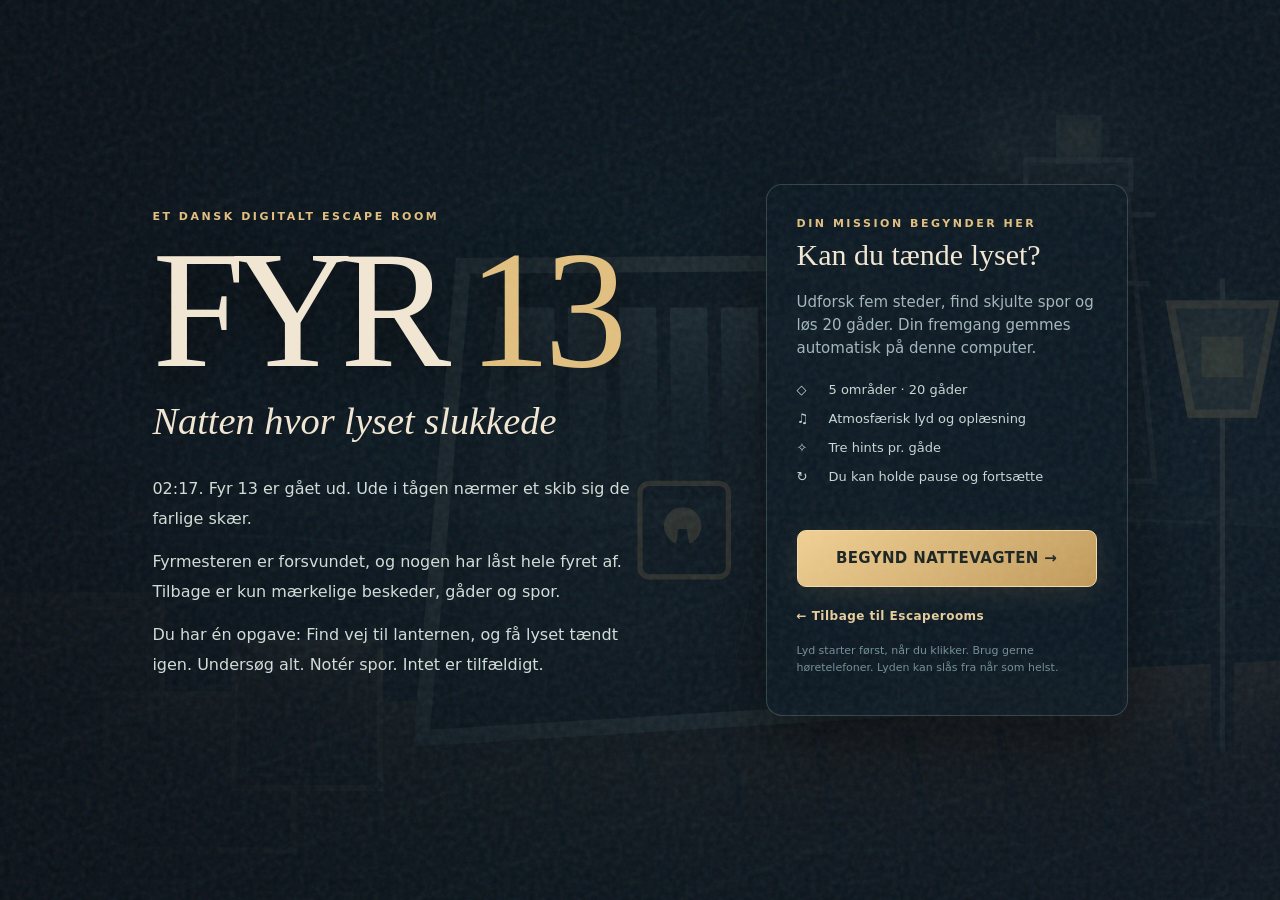
==== games/fyr13/index.html @ 33424d06 "Add files via upload" ====
<!doctype html>
<html lang="da">
<head>
  <meta charset="utf-8">
  <meta name="viewport" content="width=device-width,initial-scale=1">
  <meta name="theme-color" content="#071018">
  <meta name="description" content="FYR 13 – et originalt dansk escape room med 20 gåder, lyd, hints og fem områder. ">
  <title>FYR 13 · Natten hvor lyset slukkede</title>
  <link rel="stylesheet" href="styles.css">
</head>
<body>
<div class="waves" aria-hidden="true"></div><div class="grain" aria-hidden="true"></div>
<div id="app"><noscript>Spillet kræver, at JavaScript er aktiveret.</noscript></div>
<script src="game-data.js"></script>
<script src="game.js"></script>
</body>
</html>
---- games/fyr13/styles.css ----
:root{color-scheme:dark;--bg:#071018;--panel:#0d1b24;--surface:#11242c;--surface2:#172c34;--edge:#2e4950;--edge2:#456168;--cream:#f0e5d1;--muted:#a1b4b7;--faint:#718c90;--gold:#dfbd7c;--gold2:#f6d7a0;--sea:#7dc0b7;--danger:#f08b7e;--good:#91d4bb;--font:system-ui,-apple-system,BlinkMacSystemFont,"Segoe UI",sans-serif;--serif:Georgia,"Times New Roman",serif}
*{box-sizing:border-box}html{min-width:320px;scroll-behavior:smooth}body{margin:0;background:radial-gradient(ellipse at 50% -15%,#22353a 0%,#071018 57%,#03090f 100%);color:var(--cream);font:15px/1.55 var(--font);min-height:100vh}button,input,select{font:inherit}button{cursor:pointer}button:disabled{cursor:not-allowed;opacity:.4}button:focus-visible,input:focus-visible,select:focus-visible{outline:3px solid var(--sea);outline-offset:3px}::selection{background:#3c807b;color:#fff}.hide{display:none!important}
.waves{pointer-events:none;position:fixed;inset:0;z-index:-1;background:radial-gradient(circle at 15% 20%,rgba(82,144,148,.09),transparent 28%),radial-gradient(circle at 80% 75%,rgba(192,135,63,.05),transparent 25%)}
.grain{pointer-events:none;position:fixed;inset:0;z-index:70;opacity:.13;background-image:url('data:image/svg+xml,%3Csvg viewBox="0 0 180 180" xmlns="http://www.w3.org/2000/svg"%3E%3Cfilter id="n"%3E%3CfeTurbulence type="fractalNoise" baseFrequency=".8" numOctaves="3" seed="4"/%3E%3C/filter%3E%3Crect width="100%25" height="100%25" filter="url(%23n)" opacity=".7"/%3E%3C/svg%3E');mix-blend-mode:screen}
#app{min-height:100vh}.brand{font-size:13px;font-weight:900;letter-spacing:.36em;color:var(--gold);text-transform:uppercase}.brand strong{font-size:26px;letter-spacing:.06em;color:#fff6e7;margin-left:8px}.strap{font:700 11px/1.5 var(--font);letter-spacing:.25em;color:var(--muted);text-transform:uppercase}.eyebrow{font-size:11px;letter-spacing:.23em;text-transform:uppercase;color:var(--gold);font-weight:800}.mono{font:700 12px ui-monospace,SFMono-Regular,Consolas,monospace;letter-spacing:.08em}.btn{display:inline-flex;align-items:center;justify-content:center;gap:9px;border:1px solid var(--edge2);border-radius:9px;padding:12px 16px;font-weight:800;letter-spacing:.025em;transition:transform .2s,background .2s,border-color .2s;white-space:normal;text-align:center;background:#182e34;color:var(--cream);min-height:43px}.btn:hover:not(:disabled){transform:translateY(-1px);border-color:#96b6ae;background:#244049}.btn-primary{color:#18201e;border-color:#f3d7a5;background:linear-gradient(145deg,#efce91,#be9757);box-shadow:0 6px 28px #d4aa6924}.btn-primary:hover:not(:disabled){color:#141c1a;background:linear-gradient(145deg,#ffe0a6,#d5aa68);border-color:#fff1d8}.btn-ghost{background:#0a141b;border-color:#344a51;color:var(--muted)}.btn-small{font-size:12px;padding:8px 11px;min-height:35px}.btn-icon{border-radius:10px;min-width:41px;padding:9px;line-height:1}
/* Landing */
.landing{position:relative;min-height:100vh;display:flex;align-items:center;justify-content:center;overflow:hidden;background:#08121b}.landing-art{position:absolute;inset:0;background:linear-gradient(90deg,#070e16f2 0%,#07131bd9 40%,#0b1825aa 100%),url('assets/kaj.svg') center 48% / cover no-repeat;transform:scale(1.04);animation:slowzoom 24s ease-in-out infinite alternate}.landing:after{content:"";position:absolute;inset:0;pointer-events:none;background:repeating-linear-gradient(160deg,transparent 0 85px,#b3e1d203 86px 90px)}.landing-content{z-index:1;max-width:1180px;width:100%;padding:50px clamp(22px,8vw,110px);display:grid;grid-template-columns:minmax(0,1.2fr) minmax(280px,.8fr);gap:70px;align-items:center}.landing h1{font:normal clamp(84px,13vw,186px)/.86 var(--serif);margin:14px 0 8px;letter-spacing:-.075em;text-shadow:0 12px 40px #000b}.landing h1 em{font-style:normal;color:var(--gold);letter-spacing:-.04em}.landing .tag{font:italic clamp(24px,3vw,43px)/1.1 var(--serif);color:#f0e5d1;margin:18px 0 32px}.landing .opening{font-size:16px;line-height:1.9;max-width:490px;color:#cfdbd7}.landing .opening p{margin:0 0 12px}.landing-right{border:1px solid #78938d55;background:#091722c9;padding:30px;border-radius:16px;box-shadow:0 28px 75px #0009;backdrop-filter:blur(12px)}.landing-right h2{font:normal 30px var(--serif);margin:6px 0 19px}.landing-right p{color:var(--muted);margin:9px 0}.landing-right .btn{width:100%;margin-top:24px;padding:16px}.landing-right .features{display:grid;gap:9px;margin:19px 0}.landing-right .features span{font-size:13px;color:#c5d5d2;display:flex;gap:10px;align-items:center}.feature-icon{color:var(--gold);font-size:18px;width:22px;text-align:center}.landing-right .legal{font-size:11px;color:var(--faint);margin-top:16px}
/* shell */
.shell{max-width:1660px;padding:0 24px 40px;margin:auto}.topbar{min-height:83px;display:flex;align-items:center;gap:28px;justify-content:space-between;border-bottom:1px solid #31485185}.topbar .logo{min-width:170px}.logo span{font:normal 25px var(--serif);color:var(--gold2);letter-spacing:-.035em}.logo small{display:block;color:var(--faint);font-size:10px;letter-spacing:.18em;text-transform:uppercase}.topbar-actions{display:flex;align-items:center;gap:8px}.iconbutton{display:flex;align-items:center;justify-content:center;gap:8px;border:1px solid #38515b;background:#11242ba8;color:#d7e5e3;border-radius:9px;padding:10px;min-width:40px;min-height:40px}.iconbutton:hover{border-color:var(--gold);background:#1e3539}.iconbutton .name{font-size:12px}.head-progress{flex:1;max-width:450px}.progress-meta{display:flex;justify-content:space-between;color:var(--muted);font-size:12px;letter-spacing:.06em;margin-bottom:7px}.progress-line{height:4px;background:#233a3f;border-radius:9px;overflow:hidden}.progress-line>span{display:block;height:100%;width:0%;background:linear-gradient(90deg,#4c8e89,var(--gold));transition:width .6s ease}
.game-layout{display:grid;grid-template-columns:240px minmax(0,1fr) 250px;gap:18px;margin-top:21px;align-items:start}.sidebar{background:#0c1b23e8;border:1px solid #2a4349;border-radius:13px;overflow:hidden;box-shadow:0 12px 42px #0002}.sidebar-header{padding:16px 18px 13px;border-bottom:1px solid #2a4248;display:flex;align-items:center;justify-content:space-between}.sidebar-header h3{font-size:11px;margin:0;text-transform:uppercase;letter-spacing:.18em;color:var(--gold)}.sidebar-content{padding:13px}.room-nav{display:grid;gap:7px}.room-link{display:flex;gap:12px;align-items:center;text-align:left;width:100%;border:1px solid transparent;padding:11px 9px;border-radius:8px;background:transparent;color:#b8c9c7;font-size:13px}.room-link .node{display:grid;place-items:center;border:1px solid #486267;width:29px;height:29px;border-radius:6px;flex:none;color:var(--gold);font:700 11px monospace}.room-link small{display:block;color:var(--faint);font-size:10px;margin-top:2px}.room-link.active{background:#1b3439;border-color:#6f948c;color:#f3e8d3}.room-link.past{color:#a5d3be}.room-link.locked{opacity:.33}.sidebar-tip{padding:15px 17px;border-top:1px solid #273c43;color:var(--muted);font-size:12px;line-height:1.7}.sidebar-tip strong{color:#e0c78e}.sidebar .mini{display:flex;justify-content:space-between;gap:7px;color:var(--muted);font-size:12px;border-bottom:1px solid #20383e;padding:9px 0}.sidebar .mini:last-child{border:0}.count{color:var(--gold);font-family:monospace}
.world-column{min-width:0}.world-top{display:flex;align-items:flex-end;justify-content:space-between;padding:2px 4px 15px;gap:10px}.world-top h2{font:normal clamp(29px,3.2vw,43px)/1.12 var(--serif);margin:4px 0}.world-top .subtitle{color:var(--muted);font-size:13px}.world-top .room-no{font:800 11px ui-monospace,monospace;letter-spacing:.1em;color:var(--faint)}
.world{position:relative;aspect-ratio:16/9;min-height:350px;width:100%;overflow:hidden;border-radius:13px;border:1px solid #5d77745e;background:#091b24;box-shadow:0 22px 80px #0007}.world:before{content:"";z-index:2;position:absolute;inset:0;pointer-events:none;background:radial-gradient(ellipse at 50% 50%,transparent 36%,#040c19a9 100%)}.world-image{position:absolute;inset:0;width:100%;height:100%;object-fit:cover;opacity:.92;animation:fadein .55s ease both}.world::after{content:"";position:absolute;inset:0;z-index:1;pointer-events:none;background:repeating-linear-gradient(108deg,transparent 0 96px,#b1dfe208 97px 99px);animation:rainmove 15s linear infinite}.hotspot{position:absolute;z-index:5;transform:translate(-50%,-50%);border:none;background:none;color:#fff;padding:0;display:flex;align-items:center;flex-direction:column;gap:7px;filter:drop-shadow(0 6px 14px #000c)}.hotspot-mark{width:53px;height:53px;border:1px solid #f4deb9ac;display:grid;place-items:center;background:#11212be3;color:#edd39c;backdrop-filter:blur(5px);border-radius:50%;font:normal 26px var(--serif);box-shadow:0 0 0 6px #f1d4a216,0 0 29px #f6cb7a44;transition:transform .22s,background .22s,box-shadow .22s}.hotspot:hover .hotspot-mark,.hotspot:focus-visible .hotspot-mark{transform:scale(1.14);background:#3b4a47;box-shadow:0 0 0 8px #f1d4a22b,0 0 38px #f6cb7a77}.hotspot-name{max-width:160px;background:#07131de8;border:1px solid #9aafac65;color:#ecdfc2;border-radius:6px;padding:4px 8px;text-align:center;font-size:10px;font-weight:750;white-space:nowrap;letter-spacing:.03em}.hotspot.done .hotspot-mark{background:#193f3d;color:#b6ecd0;border-color:#8ad3b8;box-shadow:0 0 0 5px #2c97722b}.hotspot.done .hotspot-name{color:#96d9b7}.hotspot.gated .hotspot-mark{border-color:#d2a473;color:#f5d4a0}.room-note{position:absolute;left:12px;bottom:12px;z-index:8;display:flex;gap:8px;align-items:center;padding:9px 12px;border:1px solid #a4b8aa5c;border-radius:7px;background:#08141ddf;color:#e0d7bf;font-size:12px;backdrop-filter:blur(6px)}.room-note:hover{background:#1c343a;border-color:#dcc89f}
.story-panel{margin-top:16px;border:1px solid #35494b;background:linear-gradient(120deg,#162731d4,#0b1820df);padding:17px 21px;border-radius:10px;display:flex;gap:15px;align-items:flex-start}.story-panel .quote{font:italic 38px var(--serif);line-height:1;color:#bfa273}.story-panel p{margin:0;color:#c4d2cf;font:italic 15px/1.75 var(--serif)}.objects{margin-top:15px}.objects h3{font-size:11px;text-transform:uppercase;letter-spacing:.16em;color:var(--gold);margin:0 0 10px}.object-list{display:grid;grid-template-columns:repeat(4,minmax(0,1fr));gap:9px}.object{border:1px solid #354e52;background:#10232a;color:#dce4df;padding:12px 9px;border-radius:9px;text-align:left;min-height:83px;transition:background .2s,border-color .2s}.object:hover{background:#1e3840;border-color:#b3ac8f}.object .obj-icon{color:var(--gold);display:inline-block;font:normal 24px var(--serif);min-width:24px}.object .obj-title{display:block;font-weight:800;font-size:12px;margin-top:3px}.object small{font-size:10px;color:var(--faint)}.object.done{border-color:#3b7366}.object.done small{color:#93d8b7}.object.gated{border-style:dashed}.journal-list{display:grid;gap:7px;max-height:430px;overflow-y:auto}.journal-item{padding:11px;background:#122831;border:1px solid #2c4850;border-radius:7px}.journal-item .jtitle{font-size:12px;color:var(--gold2);font-weight:800}.journal-item p{margin:3px 0 0;font-size:11px;line-height:1.5;color:var(--muted)}.empty-journal{font-size:12px;color:var(--faint);line-height:1.7;padding:8px}.small-label{font-size:10px;color:var(--faint);text-transform:uppercase;letter-spacing:.11em;margin-bottom:5px}.info-box{border-top:1px solid #2c4549;padding:15px 17px;color:#9db4b4;font-size:11px;line-height:1.7}.footer{max-width:1660px;margin:0 auto;padding:15px 24px 30px;display:flex;justify-content:space-between;gap:20px;font-size:11px;color:#6e9193}
/* modal */
.modal-layer{position:fixed;z-index:60;inset:0;background:#020a0fdd;display:grid;place-items:center;padding:24px;backdrop-filter:blur(9px);animation:fadein .2s ease}.modal{width:min(1040px,100%);max-height:min(92vh,960px);overflow-y:auto;position:relative;border:1px solid #668178;background:linear-gradient(135deg,#152832,#0b1820 68%,#0d2027);box-shadow:0 22px 100px #000c;border-radius:15px}.modal-head{position:sticky;top:0;background:#11252beF;z-index:3;display:flex;gap:15px;align-items:flex-start;justify-content:space-between;padding:22px 25px 16px;border-bottom:1px solid #36535b;backdrop-filter:blur(8px)}.modal-head h2{font:normal clamp(27px,3vw,38px) var(--serif);margin:4px 0 1px}.modal-head p{font-size:12px;color:var(--muted);margin:0}.closebtn{border:1px solid #435f66;border-radius:8px;padding:7px 12px;color:#d0ddda;background:#1a3039;font-size:12px}.modal-body{display:grid;grid-template-columns:minmax(0,1fr) 285px}.modal-main{padding:27px;min-width:0}.modal-main .narration{font:italic 19px/1.65 var(--serif);color:#edddc3;margin:0 0 18px}.document{position:relative;margin:18px 0 20px;padding:21px 25px;border:1px solid #b49a6c91;background:linear-gradient(130deg,#3b3b32,#282c2a);box-shadow:inset 0 0 30px #080d11b8,0 14px 28px #0003}.document:before{content:'UDDRAG / FUND';font-size:9px;letter-spacing:.26em;font-weight:900;color:#d3b57e;display:block;margin-bottom:13px}.document p{margin:0;white-space:pre-line;color:#f0e3cb;line-height:1.85;font:16px/1.8 var(--serif)}.puzzle-label{font-size:11px;color:var(--gold);letter-spacing:.13em;text-transform:uppercase;font-weight:850;margin:23px 0 11px}.puzzle-help{margin:12px 0;color:var(--muted);font-size:12px}.controls{display:grid;gap:12px}.code-row{display:flex;gap:9px;flex-wrap:wrap}.code-input{width:min(260px,100%);background:#07151c;border:2px solid #4a676c;border-radius:9px;color:var(--gold2);padding:13px 16px;font:750 26px ui-monospace,monospace;letter-spacing:.25em;text-transform:uppercase}.error{color:#ffb6a5;min-height:24px;font-size:12px}.success-state{border:1px solid #81bfa1a1;background:linear-gradient(125deg,#214638,#152d2b);padding:23px;border-radius:10px}.success-state .success-symbol{font-size:38px;color:#bcefcf}.success-state h3{font:normal 29px var(--serif);margin:9px 0}.success-state p{font-size:14px;color:#d1e7da;line-height:1.7}.success-state .btn{margin-top:10px}.hints-panel{background:#09161d;border-left:1px solid #375057;padding:25px 19px}.hints-panel h3{font:normal 24px var(--serif);margin:2px 0 7px}.hints-panel>p{color:var(--muted);font-size:12px;line-height:1.6}.hint{border:1px solid #48635a;border-radius:8px;padding:12px;margin:10px 0;background:#1a302f;color:#deebd9;font-size:12px}.hint strong{display:block;color:#e6c891;text-transform:uppercase;letter-spacing:.1em;font-size:10px;margin-bottom:5px}.hint-timer{color:var(--gold2);font-size:12px;margin:10px 0}.hint-btn{width:100%;margin-top:12px;white-space:normal}.hint-explain{color:#7f9c9c;font-size:11px;margin-top:12px;line-height:1.65}.locked-note{margin:12px 0 20px;border-left:3px solid var(--gold);background:#2d332d;padding:17px;color:#efdfc5;font-size:13px}.locked-note strong{display:block;margin-bottom:7px}.order-row{display:flex;align-items:center;gap:11px;border:1px solid #3b5a5d;background:#132a32;padding:9px 12px;border-radius:8px}.order-row .pos{color:#ba9f6c;font:700 13px monospace;width:27px}.order-row .word{flex:1;font-weight:750;color:#eef0dd}.order-row .arrows{display:flex;gap:5px}.arrows button,.seq-button,.dial-button,.dir-btn,.mirror-tile{background:#1d3840;color:#f0e7d5;border:1px solid #547278;border-radius:7px;padding:8px 12px;font-weight:800}.arrows button:disabled{opacity:.25}.seq-grid{display:flex;flex-wrap:wrap;gap:9px}.seq-button{min-width:76px;min-height:62px;background:linear-gradient(150deg,#2b4850,#102833);color:#ead5a9;font-size:16px}.seq-button:hover,.dir-btn:hover,.dial-button:hover{border-color:var(--gold)}.seq-picked{border:1px solid #9e8565;border-radius:8px;background:#2b3029;padding:12px;color:#f2daa5;min-height:48px;letter-spacing:.03em}.dial-grid{display:flex;gap:12px;flex-wrap:wrap}.dial{display:flex;flex-direction:column;align-items:center;gap:9px;min-width:108px;padding:16px 12px;border:1px solid #3c5860;background:#10242c;border-radius:11px}.dial-name{font-size:10px;color:var(--muted);letter-spacing:.1em;text-transform:uppercase}.dial-face{width:82px;height:82px;border:9px solid #6d7a75;border-radius:50%;background:radial-gradient(circle,#1a353e,#09161b);display:grid;place-items:center;color:#f2d59f;font:30px ui-monospace,monospace;box-shadow:inset 0 0 14px #0008,0 6px 14px #0004}.dial-buttons{display:flex;gap:8px}.dial-button{padding:4px 13px}.match-row{display:grid;grid-template-columns:110px minmax(0,1fr);gap:12px;align-items:center}.match-row label{color:var(--gold2);font-weight:750}.match-row select{color:#e8e5d5;border-radius:7px;border:1px solid #587276;background:#152b32;padding:11px;width:100%}.path-grid{display:grid;grid-template-columns:repeat(5,minmax(0,1fr));gap:5px;width:min(350px,100%);margin:0 auto 14px}.path-cell{aspect-ratio:1;display:grid;place-items:center;border-radius:5px;border:1px solid #44656a;background:#1b4142;color:#d8eadd;font:700 15px monospace}.path-cell.water{background:repeating-linear-gradient(45deg,#0b2635,#0b2635 6px,#112f41 7px,#112f41 13px);color:#7195a3;border-color:#19404b}.path-cell.visited{background:#2e6c61}.path-cell.current{background:#e0be80;border-color:#ffeca8;color:#17252a;box-shadow:0 0 12px #f3c3757f}.path-cell.target{border:2px solid #e8c67f}.direction-pad{display:grid;grid-template-columns:repeat(3,56px);gap:6px;justify-content:center}.dir-btn{font-size:18px;min-height:48px}.dir-btn.up{grid-column:2}.dir-btn.left{grid-column:1;grid-row:2}.dir-btn.down{grid-column:2;grid-row:2}.dir-btn.right{grid-column:3;grid-row:2}.morse-controls{display:flex;flex-wrap:wrap;gap:10px}.morse-signal{font:28px ui-monospace,monospace;letter-spacing:.12em;background:#0b2027;padding:12px 20px;border:1px solid #47646c;border-radius:8px}.freq-wrap{display:grid;gap:14px;justify-items:center}.freq-readout{font:800 48px ui-monospace,monospace;color:var(--gold2);text-shadow:0 0 22px #b6a46555}.freq-wrap input[type=range]{width:min(430px,100%);accent-color:#c1a06e}.mirror-board{background:#0a1a20;border:1px solid #405d63;border-radius:10px;padding:15px;max-width:460px;margin:0 auto}.mirror-svg{display:block;width:100%;height:auto}.mirror-cell{cursor:pointer}.mirror-cell rect{fill:#1e3b43;stroke:#5e7f81;stroke-width:2}.mirror-cell text{fill:#f0d9a0;font:35px ui-monospace,monospace;pointer-events:none}.mirror-cell:hover rect{fill:#2d5860}.mirror-badge{font-size:11px;color:#b6d8d0;text-align:center;margin:10px}.mirror-info{color:#a9bcc0;font-size:12px;margin-top:10px}.mirror-btns{margin-top:12px;display:flex;justify-content:center}.note-dialog{padding:26px;color:#e0dcc9}.note-dialog p{font:italic 20px/1.8 var(--serif);white-space:pre-line}.global-message{position:fixed;z-index:65;right:22px;bottom:23px;max-width:380px;padding:15px 20px;border-radius:10px;border:1px solid #a9d0af;background:#173a32;box-shadow:0 14px 35px #000a;font-size:13px;animation:slidein .35s ease;pointer-events:none}.endcard{position:fixed;inset:0;z-index:66;background:radial-gradient(ellipse at 60% 45%,#a88b546b,transparent 42%),linear-gradient(120deg,#101c26ee,#0a1621f4),url('assets/lanterne.svg') center/cover;display:grid;place-items:center;padding:23px}.endcard .inner{max-width:670px;text-align:center;border:1px solid #cebd8a91;background:#0c1a23c9;padding:clamp(26px,5vw,60px);box-shadow:0 30px 90px #000a}.endcard h2{font:normal clamp(49px,7vw,90px)/1 var(--serif);color:#f2d79c;margin:18px 0}.endcard p{font:19px/1.75 var(--serif);color:#e8e6d5}.endcard .btn{margin-top:20px}
/* mobile */
@media(max-width:1220px){.game-layout{grid-template-columns:190px minmax(0,1fr)}.journal-sidebar{grid-column:1/-1}.journal-list{display:grid;grid-template-columns:repeat(4,minmax(0,1fr));max-height:none}.journal-item{min-width:0}.world{min-height:290px}.object-list{grid-template-columns:repeat(2,1fr)}}
@media(max-width:850px){.landing-content{grid-template-columns:1fr;gap:25px;padding:55px 25px}.landing h1{font-size:100px}.landing-right{max-width:610px}.shell{padding:0 13px 30px}.topbar{gap:10px;flex-wrap:wrap;padding:13px 2px}.topbar .logo{min-width:0}.head-progress{order:3;flex-basis:100%;max-width:none}.game-layout{display:block;margin-top:18px}.nav-sidebar{margin-bottom:17px}.room-nav{grid-template-columns:repeat(5,minmax(0,1fr));gap:3px}.room-link{padding:8px 4px;justify-content:center;flex-direction:column;text-align:center;gap:4px}.room-link .node{width:25px;height:25px}.room-link .room-name{font-size:10px}.room-link small{display:none}.sidebar-tip{display:none}.world{min-height:auto}.journal-sidebar{margin-top:15px}.journal-list{grid-template-columns:repeat(2,minmax(0,1fr))}.modal-body{grid-template-columns:1fr}.hints-panel{border-left:0;border-top:1px solid #375057}.hints-panel,.modal-main{padding:20px}.modal{max-height:94vh}.modal-layer{padding:10px}.modal-head{padding:15px 17px}.modal-head h2{font-size:28px}.footer{padding:15px;font-size:10px}}
@media(max-width:540px){.landing h1{font-size:80px}.world-top h2{font-size:30px}.hotspot-mark{width:38px;height:38px;font-size:20px;box-shadow:0 0 0 3px #f1d4a21e}.hotspot{gap:3px}.hotspot-name{display:none}.world{border-radius:9px}.object-list{grid-template-columns:repeat(2,1fr)}.journal-list{grid-template-columns:1fr}.topbar-actions .name{display:none}.story-panel p{font-size:13px}.dial{min-width:90px;padding:9px 5px}.dial-face{width:65px;height:65px;font-size:23px}.document{padding:15px}.document p{font-size:14px}.match-row{grid-template-columns:85px minmax(0,1fr)}}
@media(prefers-reduced-motion:reduce){*,*:before,*:after{scroll-behavior:auto!important;animation:none!important;transition:none!important}}
@keyframes slowzoom{from{transform:scale(1.02)}to{transform:scale(1.10)}}@keyframes fadein{from{opacity:0}to{opacity:1}}@keyframes slidein{from{transform:translateY(14px);opacity:0}to{transform:translateY(0);opacity:1}}@keyframes rainmove{from{transform:translateX(-12px)}to{transform:translateX(12px)}}

.back-library{display:inline-flex;align-items:center;justify-content:center;gap:6px;text-decoration:none;color:#d9d6c6;white-space:nowrap}.back-library:hover{color:#f3daa4;border-color:#bfa16d}.back-library .name{font-size:12px}

.landing-back{display:block;margin-top:20px;font-size:12px;font-weight:700;color:#e4cb9a;text-decoration:none;letter-spacing:.04em}.landing-back:hover{text-decoration:underline}
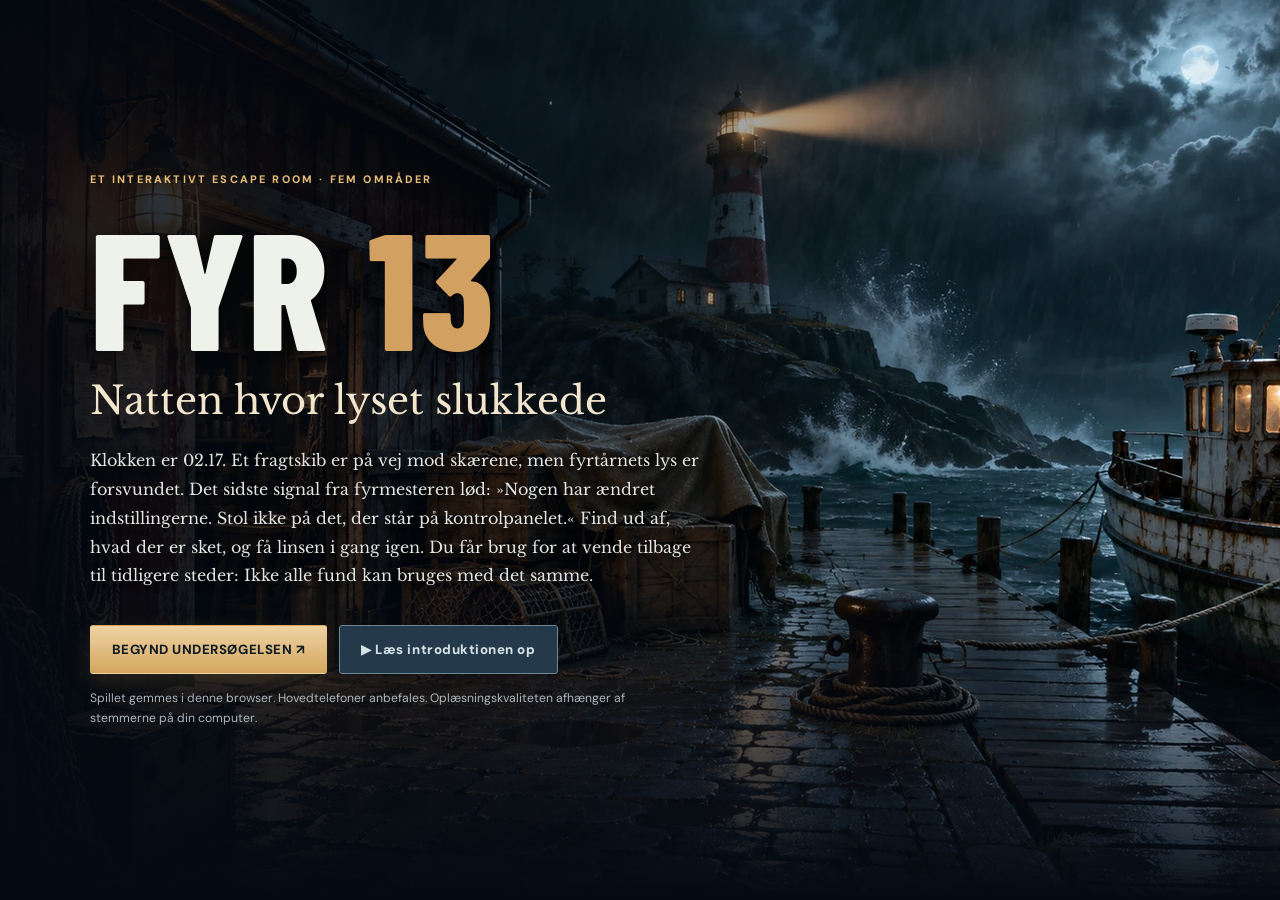
==== commit 9dcb82c9: "Add files via upload" ====
--- a/games/fyr13/index.html
+++ b/games/fyr13/index.html
@@ -1,17 +1 @@
-<!doctype html>
-<html lang="da">
-<head>
-  <meta charset="utf-8">
-  <meta name="viewport" content="width=device-width,initial-scale=1">
-  <meta name="theme-color" content="#071018">
-  <meta name="description" content="FYR 13 – et originalt dansk escape room med 20 gåder, lyd, hints og fem områder. ">
-  <title>FYR 13 · Natten hvor lyset slukkede</title>
-  <link rel="stylesheet" href="styles.css">
-</head>
-<body>
-<div class="waves" aria-hidden="true"></div><div class="grain" aria-hidden="true"></div>
-<div id="app"><noscript>Spillet kræver, at JavaScript er aktiveret.</noscript></div>
-<script src="game-data.js"></script>
-<script src="game.js"></script>
-</body>
-</html>
+<!DOCTYPE html><html lang="da"><head><meta charset="utf-8"><meta name="viewport" content="width=device-width,initial-scale=1"><meta name="theme-color" content="#071018"><meta name="description" content="FYR 13 – et interaktivt dansk escape room med fem udforskelige miljøer, 15 gåder, fund, logbog, oplæsning og hints."><title>FYR 13 – Natten hvor lyset slukkede</title><link rel="stylesheet" href="styles.css"></head><body><div id="app"><noscript>FYR 13 kræver, at JavaScript er aktiveret.</noscript></div><script src="game-data.js"></script><script src="game.js"></script></body></html>
--- a/games/fyr13/styles.css
+++ b/games/fyr13/styles.css
@@ -1,25 +1,5 @@
-:root{color-scheme:dark;--bg:#071018;--panel:#0d1b24;--surface:#11242c;--surface2:#172c34;--edge:#2e4950;--edge2:#456168;--cream:#f0e5d1;--muted:#a1b4b7;--faint:#718c90;--gold:#dfbd7c;--gold2:#f6d7a0;--sea:#7dc0b7;--danger:#f08b7e;--good:#91d4bb;--font:system-ui,-apple-system,BlinkMacSystemFont,"Segoe UI",sans-serif;--serif:Georgia,"Times New Roman",serif}
-*{box-sizing:border-box}html{min-width:320px;scroll-behavior:smooth}body{margin:0;background:radial-gradient(ellipse at 50% -15%,#22353a 0%,#071018 57%,#03090f 100%);color:var(--cream);font:15px/1.55 var(--font);min-height:100vh}button,input,select{font:inherit}button{cursor:pointer}button:disabled{cursor:not-allowed;opacity:.4}button:focus-visible,input:focus-visible,select:focus-visible{outline:3px solid var(--sea);outline-offset:3px}::selection{background:#3c807b;color:#fff}.hide{display:none!important}
-.waves{pointer-events:none;position:fixed;inset:0;z-index:-1;background:radial-gradient(circle at 15% 20%,rgba(82,144,148,.09),transparent 28%),radial-gradient(circle at 80% 75%,rgba(192,135,63,.05),transparent 25%)}
-.grain{pointer-events:none;position:fixed;inset:0;z-index:70;opacity:.13;background-image:url('data:image/svg+xml,%3Csvg viewBox="0 0 180 180" xmlns="http://www.w3.org/2000/svg"%3E%3Cfilter id="n"%3E%3CfeTurbulence type="fractalNoise" baseFrequency=".8" numOctaves="3" seed="4"/%3E%3C/filter%3E%3Crect width="100%25" height="100%25" filter="url(%23n)" opacity=".7"/%3E%3C/svg%3E');mix-blend-mode:screen}
-#app{min-height:100vh}.brand{font-size:13px;font-weight:900;letter-spacing:.36em;color:var(--gold);text-transform:uppercase}.brand strong{font-size:26px;letter-spacing:.06em;color:#fff6e7;margin-left:8px}.strap{font:700 11px/1.5 var(--font);letter-spacing:.25em;color:var(--muted);text-transform:uppercase}.eyebrow{font-size:11px;letter-spacing:.23em;text-transform:uppercase;color:var(--gold);font-weight:800}.mono{font:700 12px ui-monospace,SFMono-Regular,Consolas,monospace;letter-spacing:.08em}.btn{display:inline-flex;align-items:center;justify-content:center;gap:9px;border:1px solid var(--edge2);border-radius:9px;padding:12px 16px;font-weight:800;letter-spacing:.025em;transition:transform .2s,background .2s,border-color .2s;white-space:normal;text-align:center;background:#182e34;color:var(--cream);min-height:43px}.btn:hover:not(:disabled){transform:translateY(-1px);border-color:#96b6ae;background:#244049}.btn-primary{color:#18201e;border-color:#f3d7a5;background:linear-gradient(145deg,#efce91,#be9757);box-shadow:0 6px 28px #d4aa6924}.btn-primary:hover:not(:disabled){color:#141c1a;background:linear-gradient(145deg,#ffe0a6,#d5aa68);border-color:#fff1d8}.btn-ghost{background:#0a141b;border-color:#344a51;color:var(--muted)}.btn-small{font-size:12px;padding:8px 11px;min-height:35px}.btn-icon{border-radius:10px;min-width:41px;padding:9px;line-height:1}
-/* Landing */
-.landing{position:relative;min-height:100vh;display:flex;align-items:center;justify-content:center;overflow:hidden;background:#08121b}.landing-art{position:absolute;inset:0;background:linear-gradient(90deg,#070e16f2 0%,#07131bd9 40%,#0b1825aa 100%),url('assets/kaj.svg') center 48% / cover no-repeat;transform:scale(1.04);animation:slowzoom 24s ease-in-out infinite alternate}.landing:after{content:"";position:absolute;inset:0;pointer-events:none;background:repeating-linear-gradient(160deg,transparent 0 85px,#b3e1d203 86px 90px)}.landing-content{z-index:1;max-width:1180px;width:100%;padding:50px clamp(22px,8vw,110px);display:grid;grid-template-columns:minmax(0,1.2fr) minmax(280px,.8fr);gap:70px;align-items:center}.landing h1{font:normal clamp(84px,13vw,186px)/.86 var(--serif);margin:14px 0 8px;letter-spacing:-.075em;text-shadow:0 12px 40px #000b}.landing h1 em{font-style:normal;color:var(--gold);letter-spacing:-.04em}.landing .tag{font:italic clamp(24px,3vw,43px)/1.1 var(--serif);color:#f0e5d1;margin:18px 0 32px}.landing .opening{font-size:16px;line-height:1.9;max-width:490px;color:#cfdbd7}.landing .opening p{margin:0 0 12px}.landing-right{border:1px solid #78938d55;background:#091722c9;padding:30px;border-radius:16px;box-shadow:0 28px 75px #0009;backdrop-filter:blur(12px)}.landing-right h2{font:normal 30px var(--serif);margin:6px 0 19px}.landing-right p{color:var(--muted);margin:9px 0}.landing-right .btn{width:100%;margin-top:24px;padding:16px}.landing-right .features{display:grid;gap:9px;margin:19px 0}.landing-right .features span{font-size:13px;color:#c5d5d2;display:flex;gap:10px;align-items:center}.feature-icon{color:var(--gold);font-size:18px;width:22px;text-align:center}.landing-right .legal{font-size:11px;color:var(--faint);margin-top:16px}
-/* shell */
-.shell{max-width:1660px;padding:0 24px 40px;margin:auto}.topbar{min-height:83px;display:flex;align-items:center;gap:28px;justify-content:space-between;border-bottom:1px solid #31485185}.topbar .logo{min-width:170px}.logo span{font:normal 25px var(--serif);color:var(--gold2);letter-spacing:-.035em}.logo small{display:block;color:var(--faint);font-size:10px;letter-spacing:.18em;text-transform:uppercase}.topbar-actions{display:flex;align-items:center;gap:8px}.iconbutton{display:flex;align-items:center;justify-content:center;gap:8px;border:1px solid #38515b;background:#11242ba8;color:#d7e5e3;border-radius:9px;padding:10px;min-width:40px;min-height:40px}.iconbutton:hover{border-color:var(--gold);background:#1e3539}.iconbutton .name{font-size:12px}.head-progress{flex:1;max-width:450px}.progress-meta{display:flex;justify-content:space-between;color:var(--muted);font-size:12px;letter-spacing:.06em;margin-bottom:7px}.progress-line{height:4px;background:#233a3f;border-radius:9px;overflow:hidden}.progress-line>span{display:block;height:100%;width:0%;background:linear-gradient(90deg,#4c8e89,var(--gold));transition:width .6s ease}
-.game-layout{display:grid;grid-template-columns:240px minmax(0,1fr) 250px;gap:18px;margin-top:21px;align-items:start}.sidebar{background:#0c1b23e8;border:1px solid #2a4349;border-radius:13px;overflow:hidden;box-shadow:0 12px 42px #0002}.sidebar-header{padding:16px 18px 13px;border-bottom:1px solid #2a4248;display:flex;align-items:center;justify-content:space-between}.sidebar-header h3{font-size:11px;margin:0;text-transform:uppercase;letter-spacing:.18em;color:var(--gold)}.sidebar-content{padding:13px}.room-nav{display:grid;gap:7px}.room-link{display:flex;gap:12px;align-items:center;text-align:left;width:100%;border:1px solid transparent;padding:11px 9px;border-radius:8px;background:transparent;color:#b8c9c7;font-size:13px}.room-link .node{display:grid;place-items:center;border:1px solid #486267;width:29px;height:29px;border-radius:6px;flex:none;color:var(--gold);font:700 11px monospace}.room-link small{display:block;color:var(--faint);font-size:10px;margin-top:2px}.room-link.active{background:#1b3439;border-color:#6f948c;color:#f3e8d3}.room-link.past{color:#a5d3be}.room-link.locked{opacity:.33}.sidebar-tip{padding:15px 17px;border-top:1px solid #273c43;color:var(--muted);font-size:12px;line-height:1.7}.sidebar-tip strong{color:#e0c78e}.sidebar .mini{display:flex;justify-content:space-between;gap:7px;color:var(--muted);font-size:12px;border-bottom:1px solid #20383e;padding:9px 0}.sidebar .mini:last-child{border:0}.count{color:var(--gold);font-family:monospace}
-.world-column{min-width:0}.world-top{display:flex;align-items:flex-end;justify-content:space-between;padding:2px 4px 15px;gap:10px}.world-top h2{font:normal clamp(29px,3.2vw,43px)/1.12 var(--serif);margin:4px 0}.world-top .subtitle{color:var(--muted);font-size:13px}.world-top .room-no{font:800 11px ui-monospace,monospace;letter-spacing:.1em;color:var(--faint)}
-.world{position:relative;aspect-ratio:16/9;min-height:350px;width:100%;overflow:hidden;border-radius:13px;border:1px solid #5d77745e;background:#091b24;box-shadow:0 22px 80px #0007}.world:before{content:"";z-index:2;position:absolute;inset:0;pointer-events:none;background:radial-gradient(ellipse at 50% 50%,transparent 36%,#040c19a9 100%)}.world-image{position:absolute;inset:0;width:100%;height:100%;object-fit:cover;opacity:.92;animation:fadein .55s ease both}.world::after{content:"";position:absolute;inset:0;z-index:1;pointer-events:none;background:repeating-linear-gradient(108deg,transparent 0 96px,#b1dfe208 97px 99px);animation:rainmove 15s linear infinite}.hotspot{position:absolute;z-index:5;transform:translate(-50%,-50%);border:none;background:none;color:#fff;padding:0;display:flex;align-items:center;flex-direction:column;gap:7px;filter:drop-shadow(0 6px 14px #000c)}.hotspot-mark{width:53px;height:53px;border:1px solid #f4deb9ac;display:grid;place-items:center;background:#11212be3;color:#edd39c;backdrop-filter:blur(5px);border-radius:50%;font:normal 26px var(--serif);box-shadow:0 0 0 6px #f1d4a216,0 0 29px #f6cb7a44;transition:transform .22s,background .22s,box-shadow .22s}.hotspot:hover .hotspot-mark,.hotspot:focus-visible .hotspot-mark{transform:scale(1.14);background:#3b4a47;box-shadow:0 0 0 8px #f1d4a22b,0 0 38px #f6cb7a77}.hotspot-name{max-width:160px;background:#07131de8;border:1px solid #9aafac65;color:#ecdfc2;border-radius:6px;padding:4px 8px;text-align:center;font-size:10px;font-weight:750;white-space:nowrap;letter-spacing:.03em}.hotspot.done .hotspot-mark{background:#193f3d;color:#b6ecd0;border-color:#8ad3b8;box-shadow:0 0 0 5px #2c97722b}.hotspot.done .hotspot-name{color:#96d9b7}.hotspot.gated .hotspot-mark{border-color:#d2a473;color:#f5d4a0}.room-note{position:absolute;left:12px;bottom:12px;z-index:8;display:flex;gap:8px;align-items:center;padding:9px 12px;border:1px solid #a4b8aa5c;border-radius:7px;background:#08141ddf;color:#e0d7bf;font-size:12px;backdrop-filter:blur(6px)}.room-note:hover{background:#1c343a;border-color:#dcc89f}
-.story-panel{margin-top:16px;border:1px solid #35494b;background:linear-gradient(120deg,#162731d4,#0b1820df);padding:17px 21px;border-radius:10px;display:flex;gap:15px;align-items:flex-start}.story-panel .quote{font:italic 38px var(--serif);line-height:1;color:#bfa273}.story-panel p{margin:0;color:#c4d2cf;font:italic 15px/1.75 var(--serif)}.objects{margin-top:15px}.objects h3{font-size:11px;text-transform:uppercase;letter-spacing:.16em;color:var(--gold);margin:0 0 10px}.object-list{display:grid;grid-template-columns:repeat(4,minmax(0,1fr));gap:9px}.object{border:1px solid #354e52;background:#10232a;color:#dce4df;padding:12px 9px;border-radius:9px;text-align:left;min-height:83px;transition:background .2s,border-color .2s}.object:hover{background:#1e3840;border-color:#b3ac8f}.object .obj-icon{color:var(--gold);display:inline-block;font:normal 24px var(--serif);min-width:24px}.object .obj-title{display:block;font-weight:800;font-size:12px;margin-top:3px}.object small{font-size:10px;color:var(--faint)}.object.done{border-color:#3b7366}.object.done small{color:#93d8b7}.object.gated{border-style:dashed}.journal-list{display:grid;gap:7px;max-height:430px;overflow-y:auto}.journal-item{padding:11px;background:#122831;border:1px solid #2c4850;border-radius:7px}.journal-item .jtitle{font-size:12px;color:var(--gold2);font-weight:800}.journal-item p{margin:3px 0 0;font-size:11px;line-height:1.5;color:var(--muted)}.empty-journal{font-size:12px;color:var(--faint);line-height:1.7;padding:8px}.small-label{font-size:10px;color:var(--faint);text-transform:uppercase;letter-spacing:.11em;margin-bottom:5px}.info-box{border-top:1px solid #2c4549;padding:15px 17px;color:#9db4b4;font-size:11px;line-height:1.7}.footer{max-width:1660px;margin:0 auto;padding:15px 24px 30px;display:flex;justify-content:space-between;gap:20px;font-size:11px;color:#6e9193}
-/* modal */
-.modal-layer{position:fixed;z-index:60;inset:0;background:#020a0fdd;display:grid;place-items:center;padding:24px;backdrop-filter:blur(9px);animation:fadein .2s ease}.modal{width:min(1040px,100%);max-height:min(92vh,960px);overflow-y:auto;position:relative;border:1px solid #668178;background:linear-gradient(135deg,#152832,#0b1820 68%,#0d2027);box-shadow:0 22px 100px #000c;border-radius:15px}.modal-head{position:sticky;top:0;background:#11252beF;z-index:3;display:flex;gap:15px;align-items:flex-start;justify-content:space-between;padding:22px 25px 16px;border-bottom:1px solid #36535b;backdrop-filter:blur(8px)}.modal-head h2{font:normal clamp(27px,3vw,38px) var(--serif);margin:4px 0 1px}.modal-head p{font-size:12px;color:var(--muted);margin:0}.closebtn{border:1px solid #435f66;border-radius:8px;padding:7px 12px;color:#d0ddda;background:#1a3039;font-size:12px}.modal-body{display:grid;grid-template-columns:minmax(0,1fr) 285px}.modal-main{padding:27px;min-width:0}.modal-main .narration{font:italic 19px/1.65 var(--serif);color:#edddc3;margin:0 0 18px}.document{position:relative;margin:18px 0 20px;padding:21px 25px;border:1px solid #b49a6c91;background:linear-gradient(130deg,#3b3b32,#282c2a);box-shadow:inset 0 0 30px #080d11b8,0 14px 28px #0003}.document:before{content:'UDDRAG / FUND';font-size:9px;letter-spacing:.26em;font-weight:900;color:#d3b57e;display:block;margin-bottom:13px}.document p{margin:0;white-space:pre-line;color:#f0e3cb;line-height:1.85;font:16px/1.8 var(--serif)}.puzzle-label{font-size:11px;color:var(--gold);letter-spacing:.13em;text-transform:uppercase;font-weight:850;margin:23px 0 11px}.puzzle-help{margin:12px 0;color:var(--muted);font-size:12px}.controls{display:grid;gap:12px}.code-row{display:flex;gap:9px;flex-wrap:wrap}.code-input{width:min(260px,100%);background:#07151c;border:2px solid #4a676c;border-radius:9px;color:var(--gold2);padding:13px 16px;font:750 26px ui-monospace,monospace;letter-spacing:.25em;text-transform:uppercase}.error{color:#ffb6a5;min-height:24px;font-size:12px}.success-state{border:1px solid #81bfa1a1;background:linear-gradient(125deg,#214638,#152d2b);padding:23px;border-radius:10px}.success-state .success-symbol{font-size:38px;color:#bcefcf}.success-state h3{font:normal 29px var(--serif);margin:9px 0}.success-state p{font-size:14px;color:#d1e7da;line-height:1.7}.success-state .btn{margin-top:10px}.hints-panel{background:#09161d;border-left:1px solid #375057;padding:25px 19px}.hints-panel h3{font:normal 24px var(--serif);margin:2px 0 7px}.hints-panel>p{color:var(--muted);font-size:12px;line-height:1.6}.hint{border:1px solid #48635a;border-radius:8px;padding:12px;margin:10px 0;background:#1a302f;color:#deebd9;font-size:12px}.hint strong{display:block;color:#e6c891;text-transform:uppercase;letter-spacing:.1em;font-size:10px;margin-bottom:5px}.hint-timer{color:var(--gold2);font-size:12px;margin:10px 0}.hint-btn{width:100%;margin-top:12px;white-space:normal}.hint-explain{color:#7f9c9c;font-size:11px;margin-top:12px;line-height:1.65}.locked-note{margin:12px 0 20px;border-left:3px solid var(--gold);background:#2d332d;padding:17px;color:#efdfc5;font-size:13px}.locked-note strong{display:block;margin-bottom:7px}.order-row{display:flex;align-items:center;gap:11px;border:1px solid #3b5a5d;background:#132a32;padding:9px 12px;border-radius:8px}.order-row .pos{color:#ba9f6c;font:700 13px monospace;width:27px}.order-row .word{flex:1;font-weight:750;color:#eef0dd}.order-row .arrows{display:flex;gap:5px}.arrows button,.seq-button,.dial-button,.dir-btn,.mirror-tile{background:#1d3840;color:#f0e7d5;border:1px solid #547278;border-radius:7px;padding:8px 12px;font-weight:800}.arrows button:disabled{opacity:.25}.seq-grid{display:flex;flex-wrap:wrap;gap:9px}.seq-button{min-width:76px;min-height:62px;background:linear-gradient(150deg,#2b4850,#102833);color:#ead5a9;font-size:16px}.seq-button:hover,.dir-btn:hover,.dial-button:hover{border-color:var(--gold)}.seq-picked{border:1px solid #9e8565;border-radius:8px;background:#2b3029;padding:12px;color:#f2daa5;min-height:48px;letter-spacing:.03em}.dial-grid{display:flex;gap:12px;flex-wrap:wrap}.dial{display:flex;flex-direction:column;align-items:center;gap:9px;min-width:108px;padding:16px 12px;border:1px solid #3c5860;background:#10242c;border-radius:11px}.dial-name{font-size:10px;color:var(--muted);letter-spacing:.1em;text-transform:uppercase}.dial-face{width:82px;height:82px;border:9px solid #6d7a75;border-radius:50%;background:radial-gradient(circle,#1a353e,#09161b);display:grid;place-items:center;color:#f2d59f;font:30px ui-monospace,monospace;box-shadow:inset 0 0 14px #0008,0 6px 14px #0004}.dial-buttons{display:flex;gap:8px}.dial-button{padding:4px 13px}.match-row{display:grid;grid-template-columns:110px minmax(0,1fr);gap:12px;align-items:center}.match-row label{color:var(--gold2);font-weight:750}.match-row select{color:#e8e5d5;border-radius:7px;border:1px solid #587276;background:#152b32;padding:11px;width:100%}.path-grid{display:grid;grid-template-columns:repeat(5,minmax(0,1fr));gap:5px;width:min(350px,100%);margin:0 auto 14px}.path-cell{aspect-ratio:1;display:grid;place-items:center;border-radius:5px;border:1px solid #44656a;background:#1b4142;color:#d8eadd;font:700 15px monospace}.path-cell.water{background:repeating-linear-gradient(45deg,#0b2635,#0b2635 6px,#112f41 7px,#112f41 13px);color:#7195a3;border-color:#19404b}.path-cell.visited{background:#2e6c61}.path-cell.current{background:#e0be80;border-color:#ffeca8;color:#17252a;box-shadow:0 0 12px #f3c3757f}.path-cell.target{border:2px solid #e8c67f}.direction-pad{display:grid;grid-template-columns:repeat(3,56px);gap:6px;justify-content:center}.dir-btn{font-size:18px;min-height:48px}.dir-btn.up{grid-column:2}.dir-btn.left{grid-column:1;grid-row:2}.dir-btn.down{grid-column:2;grid-row:2}.dir-btn.right{grid-column:3;grid-row:2}.morse-controls{display:flex;flex-wrap:wrap;gap:10px}.morse-signal{font:28px ui-monospace,monospace;letter-spacing:.12em;background:#0b2027;padding:12px 20px;border:1px solid #47646c;border-radius:8px}.freq-wrap{display:grid;gap:14px;justify-items:center}.freq-readout{font:800 48px ui-monospace,monospace;color:var(--gold2);text-shadow:0 0 22px #b6a46555}.freq-wrap input[type=range]{width:min(430px,100%);accent-color:#c1a06e}.mirror-board{background:#0a1a20;border:1px solid #405d63;border-radius:10px;padding:15px;max-width:460px;margin:0 auto}.mirror-svg{display:block;width:100%;height:auto}.mirror-cell{cursor:pointer}.mirror-cell rect{fill:#1e3b43;stroke:#5e7f81;stroke-width:2}.mirror-cell text{fill:#f0d9a0;font:35px ui-monospace,monospace;pointer-events:none}.mirror-cell:hover rect{fill:#2d5860}.mirror-badge{font-size:11px;color:#b6d8d0;text-align:center;margin:10px}.mirror-info{color:#a9bcc0;font-size:12px;margin-top:10px}.mirror-btns{margin-top:12px;display:flex;justify-content:center}.note-dialog{padding:26px;color:#e0dcc9}.note-dialog p{font:italic 20px/1.8 var(--serif);white-space:pre-line}.global-message{position:fixed;z-index:65;right:22px;bottom:23px;max-width:380px;padding:15px 20px;border-radius:10px;border:1px solid #a9d0af;background:#173a32;box-shadow:0 14px 35px #000a;font-size:13px;animation:slidein .35s ease;pointer-events:none}.endcard{position:fixed;inset:0;z-index:66;background:radial-gradient(ellipse at 60% 45%,#a88b546b,transparent 42%),linear-gradient(120deg,#101c26ee,#0a1621f4),url('assets/lanterne.svg') center/cover;display:grid;place-items:center;padding:23px}.endcard .inner{max-width:670px;text-align:center;border:1px solid #cebd8a91;background:#0c1a23c9;padding:clamp(26px,5vw,60px);box-shadow:0 30px 90px #000a}.endcard h2{font:normal clamp(49px,7vw,90px)/1 var(--serif);color:#f2d79c;margin:18px 0}.endcard p{font:19px/1.75 var(--serif);color:#e8e6d5}.endcard .btn{margin-top:20px}
-/* mobile */
-@media(max-width:1220px){.game-layout{grid-template-columns:190px minmax(0,1fr)}.journal-sidebar{grid-column:1/-1}.journal-list{display:grid;grid-template-columns:repeat(4,minmax(0,1fr));max-height:none}.journal-item{min-width:0}.world{min-height:290px}.object-list{grid-template-columns:repeat(2,1fr)}}
-@media(max-width:850px){.landing-content{grid-template-columns:1fr;gap:25px;padding:55px 25px}.landing h1{font-size:100px}.landing-right{max-width:610px}.shell{padding:0 13px 30px}.topbar{gap:10px;flex-wrap:wrap;padding:13px 2px}.topbar .logo{min-width:0}.head-progress{order:3;flex-basis:100%;max-width:none}.game-layout{display:block;margin-top:18px}.nav-sidebar{margin-bottom:17px}.room-nav{grid-template-columns:repeat(5,minmax(0,1fr));gap:3px}.room-link{padding:8px 4px;justify-content:center;flex-direction:column;text-align:center;gap:4px}.room-link .node{width:25px;height:25px}.room-link .room-name{font-size:10px}.room-link small{display:none}.sidebar-tip{display:none}.world{min-height:auto}.journal-sidebar{margin-top:15px}.journal-list{grid-template-columns:repeat(2,minmax(0,1fr))}.modal-body{grid-template-columns:1fr}.hints-panel{border-left:0;border-top:1px solid #375057}.hints-panel,.modal-main{padding:20px}.modal{max-height:94vh}.modal-layer{padding:10px}.modal-head{padding:15px 17px}.modal-head h2{font-size:28px}.footer{padding:15px;font-size:10px}}
-@media(max-width:540px){.landing h1{font-size:80px}.world-top h2{font-size:30px}.hotspot-mark{width:38px;height:38px;font-size:20px;box-shadow:0 0 0 3px #f1d4a21e}.hotspot{gap:3px}.hotspot-name{display:none}.world{border-radius:9px}.object-list{grid-template-columns:repeat(2,1fr)}.journal-list{grid-template-columns:1fr}.topbar-actions .name{display:none}.story-panel p{font-size:13px}.dial{min-width:90px;padding:9px 5px}.dial-face{width:65px;height:65px;font-size:23px}.document{padding:15px}.document p{font-size:14px}.match-row{grid-template-columns:85px minmax(0,1fr)}}
-@media(prefers-reduced-motion:reduce){*,*:before,*:after{scroll-behavior:auto!important;animation:none!important;transition:none!important}}
-@keyframes slowzoom{from{transform:scale(1.02)}to{transform:scale(1.10)}}@keyframes fadein{from{opacity:0}to{opacity:1}}@keyframes slidein{from{transform:translateY(14px);opacity:0}to{transform:translateY(0);opacity:1}}@keyframes rainmove{from{transform:translateX(-12px)}to{transform:translateX(12px)}}
-
-.back-library{display:inline-flex;align-items:center;justify-content:center;gap:6px;text-decoration:none;color:#d9d6c6;white-space:nowrap}.back-library:hover{color:#f3daa4;border-color:#bfa16d}.back-library .name{font-size:12px}
-
-.landing-back{display:block;margin-top:20px;font-size:12px;font-weight:700;color:#e4cb9a;text-decoration:none;letter-spacing:.04em}.landing-back:hover{text-decoration:underline}
+@import url('https://fonts.googleapis.com/css2?family=Barlow+Condensed:wght@400;500;600;700;800&family=DM+Sans:wght@400;500;600;700&family=Libre+Baskerville:ital,wght@0,400;0,700;1,400&display=swap');
+:root{font-family:'DM Sans',Arial,sans-serif;color:#eff1eb;background:#070e15;--gold:#e4bb77;--line:rgba(225,217,195,.17);--navy:#0c1720;--blue:#9bcdd3}*{box-sizing:border-box}body{margin:0;min-height:100vh;background:radial-gradient(ellipse at 30% 0%,#1b3444 0%,#08131b 45%,#060c13 100%);overflow-x:hidden}button,input,select{font:inherit}button{cursor:pointer}button:disabled{cursor:not-allowed;opacity:.38}button:focus-visible,a:focus-visible,input:focus-visible,select:focus-visible{outline:3px solid #edd49b;outline-offset:3px}a{color:inherit}.upperline,.eyebrow,.mini-label{font-size:.68rem;font-weight:800;letter-spacing:.2em;color:var(--gold)}.topbar{display:flex;align-items:center;gap:2vw;height:78px;padding:0 clamp(16px,2.6vw,46px);border-bottom:1px solid var(--line);background:linear-gradient(180deg,#0a1620,#0b151c);position:relative;z-index:5;box-shadow:0 10px 35px #0005}.logo{display:flex;align-items:center;gap:12px;text-decoration:none;white-space:nowrap;font-family:'Barlow Condensed',sans-serif;font-size:2.25rem;font-weight:800;line-height:.9;letter-spacing:.05em}.logo b{color:var(--gold)}.logo small{display:block;margin-top:7px;letter-spacing:.22em;font-family:'DM Sans',sans-serif;font-size:.56rem;font-weight:600;color:#acb4b9}.logo-icon{font-size:2.4rem;color:var(--gold)}.chapters{display:flex;flex:1;justify-content:center;gap:4px;height:100%;align-items:stretch;overflow-x:auto;scrollbar-width:none}.chapter{border:0;border-bottom:2px solid transparent;background:none;color:#bfcbd1;padding:9px clamp(9px,1.1vw,20px);font-family:'Barlow Condensed',sans-serif;font-size:1.18rem;font-weight:600;white-space:nowrap;transition:color .2s,background .25s,border-color .25s}.chapter small{margin-right:8px;font:500 .68rem 'DM Sans',sans-serif;color:#8d9ca2}.chapter:not(:disabled):hover,.chapter.selected{color:white;background:#25354177;border-bottom-color:var(--gold)}.lock{font-size:.9rem;color:#647580;margin-left:3px}.top-actions{display:flex;gap:6px}.chrome-btn,.bottomtools button{border:1px solid var(--line);background:#182631;color:#d9e3e3;border-radius:7px;padding:10px 13px;white-space:nowrap;transition:background .2s,transform .2s}.chrome-btn:hover,.bottomtools button:hover{background:#354c57;transform:translateY(-2px)}.main-game{max-width:1740px;margin:auto;padding:clamp(12px,1.8vw,28px)}.scene-header{display:flex;justify-content:space-between;align-items:center;gap:20px;margin:0 0 14px;min-height:107px}.scene-header h1{font:800 clamp(2.3rem,3vw,3.65rem)/1 'Barlow Condensed',sans-serif;text-transform:uppercase;letter-spacing:.04em;margin:8px 0 6px}.scene-header p{margin:0;color:#c4ccd0;font-size:.94rem}.scene-objective{max-width:400px;min-width:260px;padding:14px 18px;background:linear-gradient(90deg,#192b36dc,#14212bd9);border-left:3px solid var(--gold);box-shadow:0 10px 35px #0004}.scene-objective span{font-size:.64rem;letter-spacing:.17em;color:var(--gold);font-weight:800}.scene-objective p{margin-top:6px;line-height:1.5}.scene-wrap{position:relative}.scene-art{height:min(56vw,62vh);min-height:440px;max-height:750px;border:1px solid #75868d66;position:relative;overflow:hidden;background-image:linear-gradient(180deg,#020c13aa 0%,transparent 27%,transparent 62%,#08111aba 100%),var(--bg);background-position:center;background-size:cover;box-shadow:0 22px 55px #000a,inset 0 0 0 1px #ddd2a122;isolation:isolate}.scene-art:after{content:'';position:absolute;inset:0;z-index:-1;background:radial-gradient(ellipse at 48% 43%,transparent 43%,#02070dbb 115%);pointer-events:none}.scene-rain{position:absolute;inset:-10%;background:repeating-linear-gradient(105deg,transparent 0 40px,#d9eafa17 41px,transparent 43px,transparent 115px);opacity:.13;transform:translateY(-4%);animation:rain 17s linear infinite;pointer-events:none}@keyframes rain{to{transform:translate(-2%,6%)}}.scene-vignette{position:absolute;inset:0;background:linear-gradient(90deg,#04101c40,transparent 35%,transparent 65%,#04101c30);pointer-events:none}.hotspot{position:absolute;z-index:3;transform:translate(-50%,-50%);min-width:58px;height:58px;border:0;background:none;color:white;padding:0;transition:filter .25s}.hotspot-ring{position:absolute;inset:3px;border:2px solid #b6e5eb;border-radius:50%;background:#031017b5;box-shadow:0 0 0 7px #8ed3e126,0 0 27px #76cfdd84,inset 0 0 14px #385969;transition:transform .25s,background .25s,box-shadow .25s}.hotspot-ring:after{content:'';position:absolute;inset:-10px;border:1px solid #e5edf95c;border-radius:50%;animation:breathe 3.5s ease-in-out infinite}.puzzle-hotspot .hotspot-ring{border-color:#f0c884;box-shadow:0 0 0 7px #e4b56425,0 0 28px #d19e4e9c,inset 0 0 14px #67502f}.hotspot:hover .hotspot-ring,.hotspot:focus-visible .hotspot-ring{transform:scale(1.14);background:#274657ec}.hotspot.visited{opacity:.7}.hotspot.visited .hotspot-ring:after{animation:none}.hotspot-symbol{position:relative;font-size:1.45rem;font-family:serif;line-height:58px}.hotspot-label{position:absolute;bottom:-26px;left:50%;transform:translateX(-50%) translateY(-4px);background:#0b1720e8;color:white;white-space:nowrap;font-size:.72rem;padding:5px 9px;pointer-events:none;border:1px solid #bbcfdf44;opacity:0;transition:opacity .2s,transform .2s}.hotspot:hover .hotspot-label,.hotspot:focus-visible .hotspot-label{opacity:1;transform:translateX(-50%) translateY(0)}@keyframes breathe{50%{transform:scale(1.25);opacity:.38}}.scene-legend{display:flex;gap:24px;align-items:center;padding:12px 15px;background:#0b1720;box-shadow:0 9px 18px #0005;color:#acbec7;font-size:.75rem}.scene-legend span:last-child{margin-left:auto;color:#7d939d}.dot{display:inline-block;width:9px;height:9px;border-radius:50%;margin-right:6px}.dot.clue{background:#a2dce4;box-shadow:0 0 12px #83d5e5}.dot.puzzle{background:#ecc183;box-shadow:0 0 12px #e9bd77}.inventory{margin-top:16px;background:linear-gradient(170deg,#14232e,#0d1720);border:1px solid #758b9257;padding:14px 17px;display:flex;align-items:center;gap:18px;min-height:115px;box-shadow:0 12px 20px #0004}.inventory-head{min-width:125px;align-self:stretch;border-right:1px solid var(--line);padding:13px 15px 0 0}.inventory-head strong{font-size:.8rem;letter-spacing:.1em;white-space:nowrap}.inventory-head span{font-size:.69rem;display:block;margin-top:9px;color:#a7b5be}.inventory-list{display:flex;gap:9px;flex:1;overflow:auto;padding:3px 3px 7px;scrollbar-width:thin}.inventory-item{min-width:85px;max-width:98px;flex:0 0 90px;min-height:79px;background:radial-gradient(circle at 40% 10%,#344958,#172632);border:1px solid #9fa9ad53;color:#d8e7eb;display:flex;flex-direction:column;justify-content:center;align-items:center;gap:5px;border-radius:4px;transition:transform .22s,border-color .22s}.inventory-item:hover{transform:translateY(-3px);border-color:var(--gold)}.inventory-item span{color:var(--gold);font-size:1.38rem}.inventory-item small{font-size:.6rem;text-align:center;line-height:1.2;max-width:85px}.inventory-empty{color:#8a9da6;font-size:.8rem;margin:auto}.inventory-notes{border:1px solid #c4ac78;background:#2f332d;color:#ecd7a8;padding:13px;min-width:78px;min-height:78px;font-size:1rem}.inventory-notes span{display:block;font-size:.71rem;margin-top:4px}.bottomtools{display:flex;gap:10px;align-items:center;padding:18px 0}.bottomtools span{margin-left:auto;color:#81939b;font-size:.74rem}.overlay-backdrop{position:fixed;inset:0;background:#02070ce3;backdrop-filter:blur(9px);z-index:50;display:flex;justify-content:center;align-items:center;padding:clamp(10px,2vw,28px);animation:fadeIn .22s ease-out}@keyframes fadeIn{from{opacity:0}to{opacity:1}}.inspector{width:min(760px,100%);max-height:94vh;overflow:auto;border:1px solid #75838b;box-shadow:0 34px 110px #000e,0 0 0 2px #e1bd7c11;background:linear-gradient(165deg,#172935,#0d1721 70%);animation:slideIn .26s ease-out}.inspector-big{width:min(1320px,100%);height:min(800px,94vh);display:flex;flex-direction:column}.inspector-big .inspector-content{flex:1;display:flex;flex-direction:column;min-height:0;overflow:auto}@keyframes slideIn{from{opacity:.5;transform:translateY(18px) scale(.985)}to{opacity:1;transform:translateY(0) scale(1)}}.inspector-head{display:flex;justify-content:space-between;gap:20px;align-items:center;border-bottom:1px solid #dfc68d47;padding:18px clamp(18px,3vw,36px);min-height:88px;background:linear-gradient(90deg,#1e3543,#152431)}.inspector-head h2{margin:4px 0 0;font:800 clamp(1.8rem,3vw,2.5rem)/1 'Barlow Condensed',sans-serif;letter-spacing:.06em;text-transform:uppercase}.close{border:1px solid #ffffff43;border-radius:50%;background:#0c1822;color:#e9eced;font-size:1.8rem;width:45px;height:45px;transition:transform .2s,background .2s}.close:hover{background:#29414f;transform:rotate(90deg)}.inspector-content{padding:clamp(18px,2.7vw,34px)}.clue-body{display:grid;grid-template-columns:190px 1fr;gap:28px;align-items:stretch}.clue-illustration{min-height:230px;display:flex;flex-direction:column;align-items:center;justify-content:center;gap:20px;background:linear-gradient(135deg,#6c51379e,#b29c70a1,#7b6546a8);border:9px solid #b6a4845b;outline:1px solid #ffffff23;box-shadow:inset 0 0 45px #22150c}.clue-illustration span{font-family:serif;font-size:5.5rem;color:#f0d6a0;text-shadow:0 5px 10px #0007}.clue-illustration small{font-size:.64rem;letter-spacing:.13em;color:#ecdfcd}.story{font:400 clamp(1.06rem,1.55vw,1.33rem)/1.83 'Libre Baskerville',Georgia,serif;color:#ece9e1;margin:0}.clue-copy .story{font-size:1.06rem}.mini-label{margin-top:22px}.clue-actions,.act-row{display:flex;gap:12px;margin-top:27px;flex-wrap:wrap}.primary,.secondary,.subtle{border:1px solid transparent;min-height:49px;padding:13px 21px;border-radius:3px;letter-spacing:.04em;font-weight:800;font-size:.83rem;transition:background .2s,transform .2s,color .2s,box-shadow .2s}.primary{color:#101b24;background:linear-gradient(#efd3a3,#d3a65f);box-shadow:0 8px 25px #dcae5b27}.primary:hover{transform:translateY(-2px);background:linear-gradient(#ffe5b6,#edc280);box-shadow:0 10px 25px #dcae5b50}.secondary{color:#d5e3e6;background:#243949;border-color:#6a8895}.secondary:hover{background:#375364;transform:translateY(-2px)}.subtle{background:none;color:#9eb0ba;border:1px solid #70828c55}.puzzle-layout{flex:1;display:grid;grid-template-columns:minmax(230px,.9fr) minmax(400px,1.4fr);gap:clamp(17px,3vw,45px);min-height:360px}.puzzle-copy{border-right:1px solid var(--line);padding-right:clamp(12px,2vw,28px);display:flex;flex-direction:column;align-items:start;gap:18px}.puzzle-copy .story{font-size:clamp(1rem,1.45vw,1.25rem)}.puzzle-context{background:#172936;padding:17px;border-left:2px solid #e3bd7c;color:#c4d4d7;font-size:.84rem;line-height:1.65}.puzzle-context strong{color:#eee6d1}.puzzle-context p{margin:4px 0 0}.puzzle-copy .secondary{margin-top:auto}.puzzle-work{display:flex;flex-direction:column;min-height:300px}.work-area{flex:1;display:flex;justify-content:center;align-items:center;min-height:295px}.work-bottom{display:flex;gap:16px;justify-content:space-between;align-items:center;border-top:1px solid var(--line);padding-top:17px}.work-bottom button{flex:0 0 auto}.work-bottom span{color:#a9c2cb;font-size:.83rem;line-height:1.5}.work-bottom span.warning{color:#f5a2a2}.hintstrip{border-top:1px solid #d9b47047;padding:15px 18px;margin-top:18px;background:#1b2630;display:flex;align-items:center;gap:16px;flex-wrap:wrap}.hint-title{font-size:.82rem;font-weight:800;color:var(--gold)}.hint-button{border:1px solid var(--gold);background:#453c2d;color:#f1d5a0;padding:10px 14px;border-radius:3px}.hint-button:not(:disabled):hover{background:#66543b}.hintstrip #hintTimer{font-size:.75rem;color:#9cadb6}.hintstrip #hintLines{flex:1 1 100%;order:4}.hintstrip #hintLines:empty{display:none}.hintstrip #hintLines p{margin:9px 0;font-size:.86rem;line-height:1.65;color:#d3e0e0}.hintstrip #hintLines b{color:#ecd29c}.board-list{width:min(100%,530px);display:flex;flex-direction:column;gap:10px}.order-card{background:linear-gradient(95deg,#293e48,#1a2b34);border:1px solid #70808c70;padding:11px 16px;min-height:58px;display:flex;align-items:center;gap:20px;will-change:transform}.order-number{font-size:.8rem;color:#e4bb77;letter-spacing:.15em}.order-card strong{font:700 1.5rem 'Barlow Condensed',sans-serif;flex:1}.reorder-actions{display:flex;gap:5px}.reorder-actions button{background:#122430;color:#efddb6;border:1px solid #85949c;padding:7px 12px;font-size:1.15rem;transition:background .15s}.reorder-actions button:not(:disabled):hover{background:#456475}.code-area{background:radial-gradient(circle at 50% 20%,#314958,#13202a 70%);border:1px solid #8ca0a059;min-height:290px;width:min(460px,100%);padding:25px;display:flex;flex-direction:column;align-items:center;justify-content:center;gap:18px}.code-ornament{font-size:3rem;color:var(--gold)}.code-area label{font-size:.74rem;color:#d4c1a0;letter-spacing:.22em}.answer-code{width:100%;text-align:center;background:#08131b;color:#f4e6c5;letter-spacing:.3em;border:1px solid #b4a47a;padding:18px 12px;font:800 clamp(1.65rem,2.5vw,2.7rem) 'Barlow Condensed',sans-serif;text-transform:uppercase}.control-hint{font-size:.75rem;color:#98abb4}.morse-machine,.sequence-machine{width:min(100%,580px);display:flex;flex-direction:column;gap:20px;align-items:center}.morse-display,.sequence-display{border:1px solid #7395a0;background:#03141c;width:100%;min-height:90px;display:grid;place-items:center;text-align:center;padding:13px;color:#e5c27e;font:700 clamp(1.3rem,2.8vw,2.25rem) 'Barlow Condensed',sans-serif;letter-spacing:.13em}.morse-buttons,.sequence-buttons{display:flex;gap:12px;justify-content:center;flex-wrap:wrap}.morse-buttons button,.sequence-buttons button{border:1px solid #75929e;background:#243a45;color:#e4eef0;padding:18px 22px;min-width:95px;transition:background .2s,transform .2s}.morse-buttons button:hover,.sequence-buttons button:hover{background:#426373;transform:translateY(-2px)}.sequence-buttons button.pressed{background:#504b33;color:#f3d7a4;border-color:var(--gold)}.dial-machine{display:flex;gap:clamp(15px,2vw,32px);width:100%;justify-content:center}.dial{border:1px solid #7f8e947d;background:linear-gradient(#31414a,#111b23);padding:13px;display:flex;flex-direction:column;align-items:center;gap:8px;width:120px}.dial small{font-size:.67rem;letter-spacing:.12em;color:#dfc79a}.dial strong{font:700 3.9rem 'Barlow Condensed',sans-serif;color:#edd49d;background:#0a161e;border:1px solid #95a8a75e;width:100%;text-align:center}.dial button{width:100%;border:0;background:#566b72;color:white;font-size:1.15rem;transition:background .2s}.dial button:hover{background:#7e989c}.match-grid{display:grid;gap:12px;width:100%}.match-row{display:flex;align-items:center;gap:12px}.wire{flex:0 0 105px;padding:12px;border:1px solid #ffffff6b;color:white;font-weight:800}.wire-0{background:#85443d}.wire-1{background:#315c8a}.wire-2{background:#98793f}.wire-3{background:#44715c}.wire-link{color:#99acb6;flex:1;text-align:center}.match-row select{flex:0 0 180px;max-width:45%;min-height:42px;background:#162a33;color:#eee;border:1px solid #7c9298;padding:7px}.route-panel{display:flex;gap:30px;align-items:center;justify-content:center;flex-wrap:wrap;width:100%}.route-board{width:min(310px,45vw);aspect-ratio:1;position:relative;background:#1f3a45;border:9px solid #997b55;box-shadow:0 0 20px #0008,inset 0 0 30px #0005}.route-cells{display:grid;grid-template-columns:repeat(5,1fr);grid-template-rows:repeat(5,1fr);height:100%}.route-cell{border:1px solid #83adb14d;display:grid;place-items:center;color:#e7d19a;font-weight:800}.route-cell.danger{background:repeating-linear-gradient(135deg,#12212e,#12212e 5px,#243946 5px,#243946 9px);color:#b7c5c7}.route-cell.end{background:#426e57}.route-cursor{width:20%;height:20%;position:absolute;left:0;top:0;display:grid;place-items:center;font-size:2rem;color:#f7d58a;text-shadow:0 0 8px #ecc475;transition:transform .35s cubic-bezier(.2,.9,.3,1);pointer-events:none}.arrow-pad{width:145px;display:grid;grid-template-columns:repeat(3,1fr);grid-template-rows:repeat(3,46px) 44px;gap:4px;grid-template-areas:'. up .' 'left down right' 'reset reset reset'}.arrow-pad button{background:#2d4958;border:1px solid #8aa5a6;color:white;font-size:1.4rem}.arrow-pad button:hover{background:#4c6e7f}.arrow-pad .up{grid-area:up}.arrow-pad .left{grid-area:left}.arrow-pad .down{grid-area:down}.arrow-pad .right{grid-area:right}.arrow-pad .reset{grid-area:reset;font-size:.77rem}.mirror-board{width:100%;padding:30px 20px;border:1px solid #8b9e9980;background:radial-gradient(ellipse,#334e5c,#132630 72%);position:relative}.mirror-track{display:flex;gap:12px;justify-content:space-around;position:relative;z-index:2}.mirror{width:22%;height:170px;display:flex;flex-direction:column;align-items:center;justify-content:space-around;background:linear-gradient(150deg,#334a52,#17242d);border:1px solid #bca77a;color:#e5cf94}.mirror small{font-size:.62rem;letter-spacing:.1em}.mirror strong{font-size:4rem;line-height:1}.mirror span{font-size:.7rem;color:#bbcbd1}.mirror:hover{box-shadow:0 0 22px #eacb7480}.beam-path{position:absolute;height:3px;background:linear-gradient(90deg,transparent,#ebbb6c,transparent);width:90%;top:45%;left:5%;filter:blur(1px);opacity:.38}.success-view,.locked-puzzle,.ending{display:flex;flex-direction:column;justify-content:center;align-items:center;text-align:center;padding:30px 16px;gap:12px;flex:1;max-width:870px;margin:auto}.success-emblem,.end-beacon{font-size:5rem;color:#edd18f;text-shadow:0 0 50px #f5bb6290}.success-view h3,.ending h3{font:800 2.6rem 'Barlow Condensed',sans-serif;margin:0}.success-view p,.locked-puzzle p,.ending p{font:1.07rem/1.8 'Libre Baskerville',serif;color:#dedfdc}.token-reward,.missing-count{padding:15px 25px;background:#273d48;border:1px solid #b89c64;color:#f8d6a0}.locked-symbol{font-size:4rem;color:#c9ac75}.locked-puzzle h3{font:800 2.2rem 'Barlow Condensed',sans-serif}.journal{display:grid;grid-template-columns:repeat(2,minmax(230px,1fr));gap:14px}.journal>p,.journal>h3{grid-column:1/-1;color:#c9d4d6}.journal article{border:1px solid #9ba4a64c;background:#172b38;padding:17px;line-height:1.65}.journal article small{display:block;color:#c9b27e;text-transform:uppercase;font-size:.68rem;letter-spacing:.15em}.journal article strong{display:block;margin:5px 0}.journal article p{margin:0;font-size:.85rem;color:#b7cad0}.room-map{display:grid;gap:10px}.map-room{display:flex;align-items:center;gap:16px;background:#1a303d;border:1px solid #798d9173;color:#e7ecee;padding:16px;text-align:left}.map-room:not(:disabled):hover{background:#395364}.map-room>span{font-size:1.8rem;color:#ebcb91}.map-room strong{font-size:1.1rem;flex:1}.map-room small{font-size:.77rem;color:#a7b7be}.help{line-height:1.8;color:#cadbdc}.help-actions{margin-top:30px}.toast{position:fixed;z-index:100;bottom:26px;left:50%;transform:translateX(-50%);background:#d7b87a;color:#17232a;padding:12px 24px;box-shadow:0 12px 35px #0008;font-weight:700}.start-screen{position:relative;min-height:100vh;display:flex;align-items:center;justify-content:flex-start;overflow:hidden}.start-art{position:absolute;inset:0;background:linear-gradient(90deg,#020912ef,#0209129c 38%,transparent 85%),url('assets/kaj-photo.webp') center/cover no-repeat;filter:saturate(.85)}.start-shade{position:absolute;inset:0;background:linear-gradient(0deg,#050b14 0%,transparent 40%)}.start-copy{position:relative;z-index:2;width:min(700px,85vw);margin-left:clamp(25px,7vw,130px);padding:65px 0}.start-copy h1{font:800 clamp(5rem,13vw,11rem)/.85 'Barlow Condensed',sans-serif;margin:28px 0 0;text-shadow:0 8px 30px #000c;letter-spacing:.02em}.start-copy h1 em{font-style:normal;color:#d2a060}.start-copy h2{font:400 clamp(1.6rem,3vw,2.6rem) 'Libre Baskerville',serif;margin:22px 0;color:#f2e5cd}.start-copy p{font:clamp(1rem,1.25vw,1.2rem)/1.8 'Libre Baskerville',serif;color:#e2e5e2;max-width:620px;text-shadow:0 2px 10px #000}.start-actions{display:flex;gap:12px;flex-wrap:wrap;margin:35px 0 15px}.small-note{color:#adb7bb;font-size:.76rem;max-width:580px;line-height:1.6}
+@media(max-width:1150px){.chapter{padding:8px}.logo small{display:none}.chapter small{display:none}.puzzle-layout{grid-template-columns:1fr 1.2fr}.inventory-head{min-width:100px}}
+@media(max-width:760px){.topbar{height:auto;min-height:72px;flex-wrap:wrap;padding:10px}.logo{font-size:1.65rem}.logo-icon{font-size:1.8rem}.chapters{order:3;flex:1 0 100%;height:46px;justify-content:flex-start}.chapter{font-size:1rem}.top-actions{margin-left:auto}.chrome-btn{font-size:.73rem;padding:7px}.scene-header{align-items:flex-start;flex-direction:column;gap:12px}.scene-header h1{margin:3px 0}.scene-objective{max-width:100%;width:100%;padding:9px 13px}.scene-art{height:53vh;min-height:340px;background-position:center}.hotspot{transform:translate(-50%,-50%) scale(.8)}.hotspot-label{display:none}.scene-legend{gap:10px;flex-wrap:wrap}.scene-legend span:last-child{margin:0}.inventory{flex-wrap:wrap;gap:9px}.inventory-head{width:100%;min-height:unset;align-self:auto;border-right:0;padding:0}.inventory-list{flex:1;width:70%}.inventory-item{min-width:68px;max-width:75px;flex-basis:72px}.inventory-notes{min-width:60px}.bottomtools{flex-wrap:wrap}.bottomtools span{width:100%;margin:0}.inspector-big{height:auto;max-height:96vh}.inspector-content{overflow:auto}.puzzle-layout{display:flex;flex-direction:column}.puzzle-copy{border-right:0;border-bottom:1px solid var(--line);padding:0 0 14px;gap:12px}.puzzle-copy .story{font-size:1rem}.puzzle-context{display:none}.puzzle-copy .secondary{margin:0}.work-area{min-height:260px}.work-bottom{flex-direction:column;align-items:stretch}.clue-body{grid-template-columns:1fr;gap:16px}.clue-illustration{min-height:115px;flex-direction:row}.clue-illustration span{font-size:3.4rem}.journal{grid-template-columns:1fr}.scene-header p{font-size:.84rem}.route-board{width:min(290px,75vw)}}
+@media(prefers-reduced-motion:reduce){*,*:before,*:after{animation-duration:.01ms!important;transition-duration:.01ms!important;scroll-behavior:auto!important}}
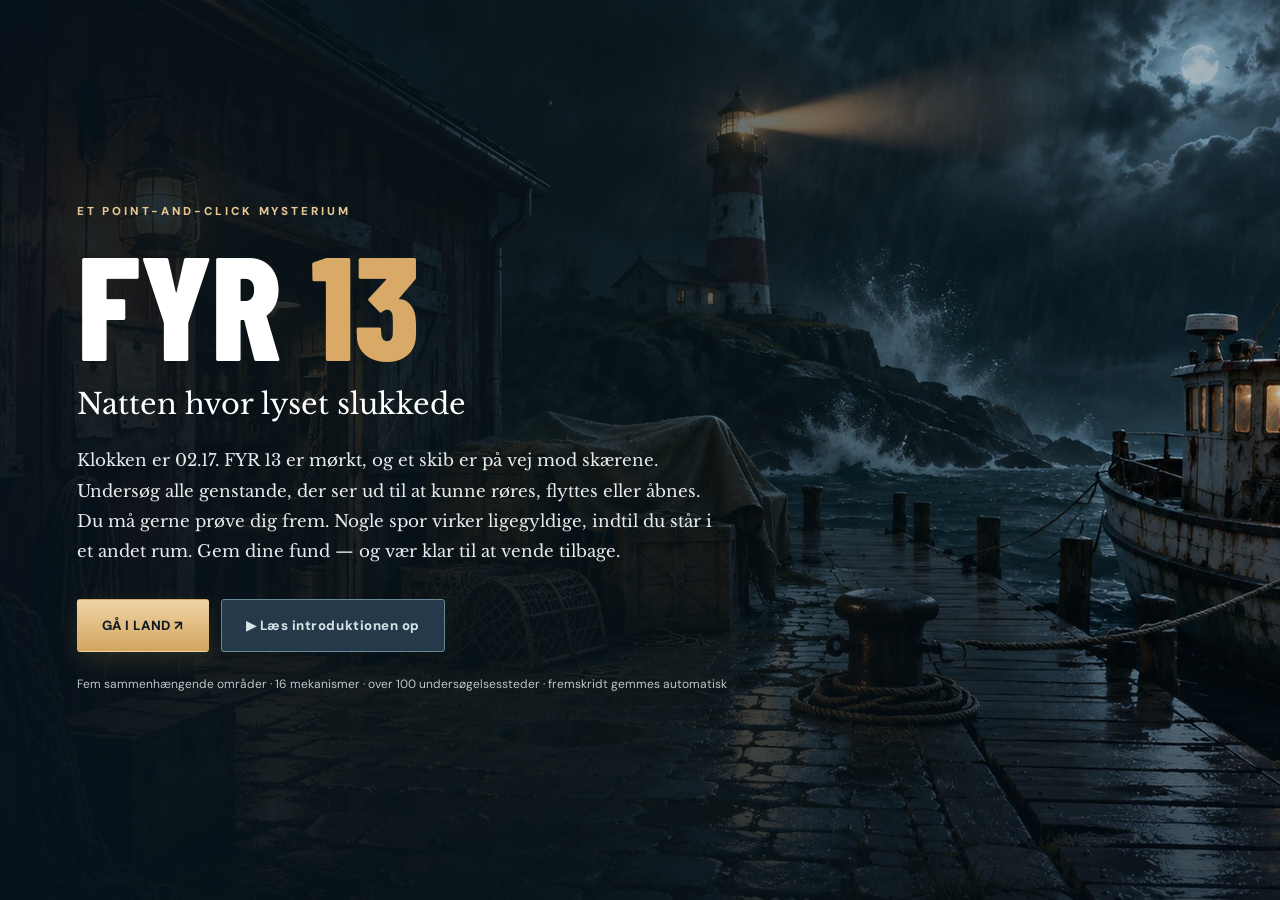
==== commit b86479fc: "Add files via upload" ====
--- a/games/fyr13/index.html
+++ b/games/fyr13/index.html
@@ -1 +1 @@
-<!DOCTYPE html><html lang="da"><head><meta charset="utf-8"><meta name="viewport" content="width=device-width,initial-scale=1"><meta name="theme-color" content="#071018"><meta name="description" content="FYR 13 – et interaktivt dansk escape room med fem udforskelige miljøer, 15 gåder, fund, logbog, oplæsning og hints."><title>FYR 13 – Natten hvor lyset slukkede</title><link rel="stylesheet" href="styles.css"></head><body><div id="app"><noscript>FYR 13 kræver, at JavaScript er aktiveret.</noscript></div><script src="game-data.js"></script><script src="game.js"></script></body></html>
+<!DOCTYPE html><html lang="da"><head><meta charset="utf-8"><meta name="viewport" content="width=device-width,initial-scale=1"><meta name="theme-color" content="#071018"><meta name="description" content="FYR 13 – et interaktivt dansk escape room med fem udforskelige miljøer, 15 gåder, fund, logbog, oplæsning og hints."><title>FYR 13 – Natten hvor lyset slukkede</title><link rel="stylesheet" href="styles.css"><link rel="stylesheet" href="adventure.css"><link rel="stylesheet" href="adventure.css"></head><body><div id="app"><noscript>FYR 13 kræver, at JavaScript er aktiveret.</noscript></div><script src="game-data.js"></script><script src="game.js"></script></body></html>
--- a/games/fyr13/adventure.css
+++ b/games/fyr13/adventure.css
@@ -0,0 +1,37 @@
+/* FYR 13 · Adventureroom V4 · scene-centric interactive exploration. */
+:root{--ink:#071019;--copper:#d4ab73;--glass:#dbe6e9;--midnight:#08131b;font-family:'DM Sans',sans-serif}
+html,body{min-height:100%;overflow-x:hidden}
+body{background:#050b11}
+#adventure-app,#app{min-height:100dvh}
+.adventure-topbar{min-height:67px;background:linear-gradient(110deg,#07141e,#12202a 55%,#080f18);border-bottom:1px solid #b8aa8966;display:flex;align-items:center;gap:16px;padding:8px clamp(10px,2vw,28px);position:relative;z-index:9;box-shadow:0 8px 30px #0009}
+.adventure-logo{font:800 2.2rem/1 'Barlow Condensed',sans-serif;white-space:nowrap;text-decoration:none;display:flex;align-items:center;gap:10px;letter-spacing:.06em}.adventure-logo b{color:var(--copper)}.adventure-logo .tower{color:#efca8f;font-size:2.2rem}.adventure-logo small{display:block;font:600 .55rem 'DM Sans',sans-serif;letter-spacing:.26em;margin-top:5px;color:#9daeb5}
+.roomtabs{flex:1;min-width:0;display:flex;justify-content:center;overflow-x:auto;scrollbar-width:none;gap:2px}.roomtabs .roomtab{padding:12px 10px 14px;border:none;border-bottom:2px solid transparent;background:none;font:700 1.03rem 'Barlow Condensed',sans-serif;color:#b7c2c5;white-space:nowrap;transition:background .25s,color .25s}.roomtabs .roomtab span{font:500 .68rem 'DM Sans',sans-serif;color:#9aa6a8}.roomtabs .roomtab.current{color:#f7dfab;border-bottom-color:var(--copper);background:#b6c4ba11}.roomtab:disabled{opacity:.45}.roomtab:not(:disabled):hover{color:white;background:#d4c19e1b}.game-utilities{display:flex;gap:5px}.game-utilities button{min-height:38px;border:1px solid #8596a445;background:#101d27;color:#e5e8e3;padding:8px 10px;border-radius:4px;white-space:nowrap;transition:background .2s}.game-utilities button span{font-size:.73rem;margin-left:4px}.game-utilities button:hover{background:#2b414e}
+.adventure-world{height:calc(100dvh - 67px);height:calc(100vh - 67px);min-height:590px;display:flex;flex-direction:column;padding:0;background:#050c13;position:relative}.world-stage{position:relative;min-height:0;flex:1;overflow:hidden;isolation:isolate;background:#08141a}.world-image{position:absolute;inset:0;background:linear-gradient(180deg,#07111a22,transparent 22%,transparent 61%,#02050a99),var(--scene-image) no-repeat center center;background-size:cover;filter:saturate(.99) contrast(1.03);will-change:transform;animation:room-arrive .75s cubic-bezier(.18,.8,.25,1)}@keyframes room-arrive{from{transform:scale(1.035);filter:brightness(.65)}to{transform:scale(1);filter:brightness(1)}}.world-weather{position:absolute;inset:0;pointer-events:none;background:linear-gradient(110deg,transparent 15%,#e0eef70b 35%,transparent 40%),repeating-linear-gradient(104deg,transparent 0 48px,#9fc0ce11 51px,transparent 53px,transparent 119px);opacity:.42;animation:rain-fall 16s linear infinite}@keyframes rain-fall{to{background-position:0 0, -40px 120px}}.world-hotspots{position:absolute;inset:0;z-index:2;overflow:hidden}.world-hit{position:absolute;border:0;outline:0;background:transparent!important;border-radius:7px;opacity:0;color:transparent;padding:0;cursor:zoom-in;transition:opacity .18s,box-shadow .18s}.world-hit:focus-visible{opacity:1;outline:3px solid #f0d3a0!important;outline-offset:-2px;box-shadow:inset 0 0 35px #ecd19b35}.world-hotspots.flash-objects .world-hit{opacity:1!important;box-shadow:inset 0 0 0 2px #ffe0a6ad,0 0 22px #ffe0a680;background:#ffdaa321!important;transition:opacity .2s}.world-hud{position:absolute;z-index:3;pointer-events:none;max-width:330px;top:22px;color:#ecf0f1;text-shadow:0 2px 14px #000,0 1px 4px #000}.world-hud.left{left:clamp(17px,3vw,50px);background:linear-gradient(90deg,#031019ca,#03101900);padding:14px 42px 18px 16px}.world-hud.right{right:clamp(15px,2vw,34px);background:#06141dbb;border-left:2px solid #d8b37b;padding:12px 17px;max-width:250px;backdrop-filter:blur(4px)}.hud-kicker{font:.65rem 'DM Sans',sans-serif;font-weight:700;letter-spacing:.2em;color:#e1c18b}.world-hud h1{font:800 clamp(2.1rem,3.8vw,4rem)/.94 'Barlow Condensed',sans-serif;text-transform:uppercase;margin:9px 0}.world-hud p{font:.82rem/1.58 'DM Sans',sans-serif;margin:7px 0;color:#eef0eb}.scene-status{position:absolute;bottom:18px;left:22px;z-index:3;background:#03111bc4;padding:8px 13px;font-size:.73rem;letter-spacing:.03em;border:1px solid #f4d4a432;color:#d8e0e0;pointer-events:none}.scan-controls{position:absolute;bottom:18px;right:20px;z-index:3}.scan-controls button{border:1px solid #cfb7847a;background:#0b1820d6;color:#f1dcb6;border-radius:4px;padding:9px 13px;font-size:.77rem;backdrop-filter:blur(8px);transition:background .2s,transform .2s}.scan-controls button:hover{background:#293941;transform:translateY(-2px)}
+.world-inventory{display:flex;align-items:stretch;gap:14px;background:linear-gradient(90deg,#0d1924,#152632,#0c1821);border-top:1px solid #d1b78566;padding:9px clamp(10px,2vw,24px);min-height:104px;max-height:123px;box-shadow:0 -9px 38px #030b11c4;z-index:6}.inventory-heading{width:140px;flex:none;border-right:1px solid #b9b8a03d;padding:16px 7px 8px 0}.inventory-heading strong{display:block;letter-spacing:.1em;color:#edc688;font-size:.79rem}.inventory-heading small{display:block;color:#bdc6c8;font-size:.67rem;margin-top:7px}.world-items{display:flex;flex:1;min-width:0;gap:9px;overflow-x:auto;align-items:center;scrollbar-width:thin}.world-item{border:1px solid #93896b80;min-width:75px;width:77px;min-height:76px;background:linear-gradient(145deg,#29343d,#101d27);color:#d9e6df;display:flex;align-items:center;flex-direction:column;justify-content:center;gap:4px;transition:transform .25s,border-color .25s,background .25s}.world-item span{font-size:1.65rem;color:#edcb8c}.world-item small{font-size:.54rem;max-width:74px;white-space:normal;line-height:1.12}.world-item:hover,.world-item.chosen{transform:translateY(-3px);border-color:#f2d294;background:#314856}.inventory-hint{font-size:.8rem;color:#9eaeb3;margin:auto 0}.inventory-right{display:flex;gap:5px;align-items:center}.inventory-right button{background:#192a33;color:#e7d3a5;border:1px solid #857e6680;padding:14px 13px;font-size:.75rem;white-space:nowrap;transition:background .2s}.inventory-right button:hover{background:#344751}
+/* The close-up is a scene, not a centered question box. Full screen is used whenever possible. */
+.overlay-backdrop{background:#01070ddf;backdrop-filter:blur(5px);padding:clamp(6px,1vw,12px)}.inspector{width:min(1480px,98vw);max-height:95dvh;background:#101b25;border:1px solid #978b6d78;border-radius:5px;box-shadow:0 40px 110px #000d}.inspector-big{width:min(1520px,98vw);height:min(920px,96dvh)}.inspector-head{min-height:71px;padding:13px clamp(14px,2vw,28px);background:linear-gradient(95deg,#142938,#0b1822);border-bottom:1px solid #a9977152}.inspector-head h2{font-size:clamp(1.45rem,2.2vw,2.3rem)}.inspector-content{padding:0;overflow:auto}.object-inspection{width:100%;height:100%;min-height:540px;display:grid;grid-template-columns:minmax(0,1.6fr) minmax(320px,.72fr);background:linear-gradient(135deg,#17232d,#0b1923)}.detail-visual{position:relative;overflow:hidden;min-height:520px;background-size:230%;background-repeat:no-repeat;isolation:isolate}.detail-tint{position:absolute;inset:0;background:radial-gradient(circle at 50% 43%,transparent 14%,#040c17ad 107%);pointer-events:none}.detail-visual:before{content:'';position:absolute;inset:0;background:linear-gradient(90deg,#0c1b240f,transparent,#03091052);pointer-events:none}.detail-vignette{position:absolute;bottom:18px;left:19px;color:#c1b595;text-shadow:0 2px 10px #000;font-size:.66rem;letter-spacing:.25em;text-transform:uppercase;z-index:5}.detail-text{display:flex;flex-direction:column;justify-content:center;gap:17px;padding:clamp(22px,3vw,45px);border-left:1px solid #ab8d606b;background:radial-gradient(circle at 40% 12%,#274050c9,#0e1b25 74%);box-shadow:-15px 0 40px #0009}.detail-text h3{font:800 clamp(2rem,3.1vw,3.5rem)/.98 'Barlow Condensed',sans-serif;text-transform:uppercase;letter-spacing:.02em;margin:2px 0;color:#f6ede1}.detail-text p{font:1.01rem/1.76 'Libre Baskerville',Georgia,serif;color:#e4e5dc;margin:5px 0;max-width:510px}.interaction-tip{color:#8b9ea4;font-size:.76rem;border-top:1px solid #beaf8a36;padding-top:18px;line-height:1.6}.object-buttons{display:flex;gap:9px;flex-wrap:wrap}.object-buttons button{padding:14px 18px;transition:background .2s,transform .25s}.object-buttons button:hover{transform:translateY(-2px)}.detail-visual .physical{position:absolute;top:51%;left:50%;transform:translate(-50%,-50%);width:min(390px,68%);height:min(310px,66%);perspective:600px;filter:drop-shadow(0 14px 24px #0009)}.physical-body,.physical-top,.physical-handle{position:absolute;transition:transform .65s cubic-bezier(.23,.84,.25,1),opacity .65s,box-shadow .65s,filter .65s}.physical-body{top:17%;left:12%;width:76%;height:69%;background:linear-gradient(125deg,#453124e5,#86603acf,#2d2018e5);border:7px ridge #ad8752a1;border-radius:5px;box-shadow:0 19px 28px #000c,inset 0 0 24px #0009}.physical-top{z-index:3;top:8%;left:9%;width:82%;height:24%;background:linear-gradient(10deg,#2c1b13,#b38b5d,#352214);border:7px ridge #a77c4b;border-radius:4px}.physical-handle{z-index:4;top:40%;left:45%;width:10%;height:11%;border:4px solid #bda87a;border-radius:50%;box-shadow:0 3px 9px #000}.inner-mark{position:absolute;inset:0;display:grid;place-items:center;color:#efd2a5bb;font-size:5.2rem;text-shadow:0 5px 16px #000;transition:opacity .3s}.physical.paper .physical-body,.physical.book .physical-body{background:repeating-linear-gradient(1deg,#e6d4ad,#c8ae82 2px,#e2ceaa 6px);border:0;box-shadow:0 25px 40px #000a;transform:rotate(-5deg);border-radius:2px}.physical.paper .physical-body:before,.physical.book .physical-body:before{content:'✦     FYR 13   /    JOURNAL     ✦';position:absolute;left:7%;top:11%;font:700 .78rem Georgia,serif;color:#4c3d29;border-bottom:1px solid #795e3f7a;letter-spacing:.1em}.physical.paper .physical-top,.physical.book .physical-top{display:none}.physical.paper .physical-handle,.physical.book .physical-handle{display:none}.detail-visual.activated .physical.paper .physical-body,.detail-visual.activated .physical.book .physical-body{transform:rotate(0deg) scale(1.08) rotateY(180deg);filter:brightness(1.05)}.physical.paper .inner-mark,.physical.book .inner-mark{color:#694c29;font-size:2.8rem}.physical.barrel .physical-body{top:29%;left:27%;width:48%;height:62%;border-radius:15% 15% 25% 25%;background:repeating-linear-gradient(90deg,#5a381e 0 11px,#a0733e 14px,#3d281b 25px);border:5px solid #413021;box-shadow:inset 0 13px 30px #19100b,0 13px 22px #000a}.physical.barrel .physical-top{top:16%;left:25%;width:52%;height:32%;border-radius:50%;border:13px solid #654525;background:radial-gradient(ellipse,#2b2924,#0e1418);transform-origin:center}.physical.barrel .physical-handle{display:none}.detail-visual.activated .physical.barrel .physical-top{transform:translateY(-34%) rotate(-23deg) scale(.95);opacity:.45}.physical.drawer .physical-body{top:26%;height:49%;background:linear-gradient(#5d3e27,#2e211b)}.physical.drawer .physical-top{top:40%;height:25%;z-index:4;border:5px groove #ad8752}.physical.drawer .physical-handle{top:45%}.detail-visual.activated .physical.drawer .physical-top,.detail-visual.activated .physical.drawer .physical-handle{transform:translateY(65px)}.physical.window .physical-body{background:linear-gradient(145deg,#173343a8,#608a9b52 40%,#102531);border:13px ridge #7e7770;box-shadow:inset 0 0 30px #0009}.physical.window .physical-body:before{content:'';position:absolute;top:0;bottom:0;left:50%;border-left:8px ridge #b4a184}.physical.window .physical-top{top:20%;left:47%;width:3%;height:62%;border:0;background:#aa9a80}.physical.window .physical-handle{top:49%;left:42%}.detail-visual.activated .physical.window .physical-body{transform:perspective(400px) rotateY(42deg) translateX(-33px)}.physical.door .physical-body{left:25%;width:51%;height:80%;top:0;border:13px ridge #8f6448;background:repeating-linear-gradient(90deg,#251d18,#66462e 13%,#38291f 23%);transform-origin:left center}.physical.door .physical-top{display:none}.physical.door .physical-handle{left:65%;top:50%}.detail-visual.activated .physical.door .physical-body{transform:perspective(560px) rotateY(-63deg)}.physical.chest .physical-body{top:30%;height:58%;background:repeating-linear-gradient(0deg,#583b25,#947048 15%,#412719 24%)}.physical.chest .physical-top{height:37%;top:10%;transform-origin:top center}.detail-visual.activated .physical.chest .physical-top{transform:perspective(520px) rotateX(75deg) translateY(-18px)}.physical.cloth .physical-body{background:linear-gradient(125deg,#404237c8,#777767d9,#293e3cde);border:0;clip-path:polygon(5% 7%,95% 1%,99% 92%,66% 98%,10% 91%);box-shadow:0 20px 25px #000}.physical.cloth .physical-top,.physical.cloth .physical-handle{display:none}.detail-visual.activated .physical.cloth .physical-body{transform:translate(40%, -45%) rotate(22deg);opacity:.22}.physical.rope .physical-body{background:none;box-shadow:none;border:22px ridge #a4865b;border-radius:50%;transform:rotate(-16deg);width:54%;height:66%;left:23%}.physical.rope .physical-top,.physical.rope .physical-handle{display:none}.detail-visual.activated .physical.rope .physical-body{transform:translate(28%,12%) rotate(22deg)}.physical.machine .physical-body,.physical.lever .physical-body,.physical.metal .physical-body,.physical.radio .physical-body{background:linear-gradient(125deg,#637078,#20282b,#758186);border:9px ridge #b2a694;box-shadow:inset 0 0 50px #030a0e,0 19px 20px #000}.physical.machine .physical-top,.physical.lever .physical-top,.physical.metal .physical-top,.physical.radio .physical-top{border:7px solid #ae9c7c;border-radius:50%;width:26%;height:30%;left:38%;top:24%;background:radial-gradient(circle,#1d303a,#55646d)}.physical.radio .physical-top{border-radius:5px;width:57%;left:21%;height:29%;background:repeating-linear-gradient(90deg,#d5b47d,#333735 6px,#202c2e 9px)}.detail-visual.activated .physical.machine .physical-top,.detail-visual.activated .physical.metal .physical-top,.detail-visual.activated .physical.radio .physical-top{transform:rotate(65deg)}.physical.lever .physical-handle{top:33%;left:45%;height:31%;width:8%;border-radius:15px;background:#a58e6d;transform-origin:bottom}.detail-visual.activated .physical.lever .physical-handle{transform:rotate(-38deg)}.physical.lamp .physical-body{top:27%;left:32%;height:56%;width:38%;border-radius:38%;background:radial-gradient(ellipse,#ffeab37f,#a6772b9e 38%,#14180bca);border:6px solid #998363;box-shadow:0 0 50px #e9aa516b}.physical.lamp .physical-top{border-radius:45%;top:14%;left:25%;width:52%;height:24%}.physical.lamp .physical-handle{display:none}.detail-visual.activated .physical.lamp .physical-body{box-shadow:0 0 100px 22px #efbd6980}.physical.glass .physical-body{border-radius:47%;background:linear-gradient(100deg,#b2d7df52,#17303c6b,#b2d7df44);border:5px solid #9e9d83}.physical.glass .physical-top{border-radius:50%;height:9%;width:40%;left:30%;top:10%}.physical.glass .physical-handle{display:none}.detail-visual.activated .physical.glass .physical-body{transform:rotate(-22deg)}
+/* puzzles now fill the available dialogue space */
+.inspector-big .inspector-content{padding:0}.puzzle-layout{min-height:530px;padding:20px;gap:24px;grid-template-columns:minmax(280px,.76fr) minmax(400px,1.4fr)}.puzzle-copy{padding:22px 24px;background:linear-gradient(145deg,#263b44,#131f2a);border:1px solid #b2a07947}.puzzle-work{min-height:470px}.work-area{min-height:360px}.hintstrip{background:#142331;padding:14px 23px;border-top:1px solid #b8a37650}.success-view{min-height:520px}.toast{z-index:150}
+.v4-intro{height:100dvh;min-height:610px;display:flex;align-items:center;position:relative;overflow:hidden}.v4-intro-art{position:absolute;inset:0;background:url('assets/kaj-photo.webp') center/cover no-repeat;filter:saturate(.85)}.v4-intro-scrim{position:absolute;inset:0;background:linear-gradient(90deg,#06121bec 0%,#08151ac9 42%,#020b1140 85%),linear-gradient(0deg,#040e17ad,transparent 55%)}.v4-intro-card{position:relative;z-index:2;max-width:730px;margin-left:clamp(24px,6vw,115px);padding:55px 0;color:#fff}.intro-kicker{font-size:.72rem;letter-spacing:.25em;color:#e9c895;font-weight:800}.v4-intro-card h1{font:800 clamp(5rem,11.5vw,10rem)/.9 'Barlow Condensed',sans-serif;margin:17px 0 0}.v4-intro-card h1 em{color:#d9aa67;font-style:normal}.v4-intro-card h2{font:1.8rem 'Libre Baskerville',serif;margin:18px 0 24px}.v4-intro-card p{font:1.05rem/1.8 'Libre Baskerville',serif;color:#e6ebed;max-width:640px}.intro-actions{display:flex;gap:12px;flex-wrap:wrap;margin:32px 0 20px}.intro-actions button{padding:17px 24px}.v4-intro-card small{color:#bac6c8;font-size:.75rem;line-height:1.8}
+@media(max-width:1100px){.game-utilities button span{display:none}.world-hud.right{max-width:200px}.roomtab span{display:none}.roomtabs .roomtab{font-size:.9rem;padding:10px 7px}.object-inspection{grid-template-columns:minmax(0,1fr) minmax(280px,.9fr)}}
+@media(max-width:750px){.adventure-topbar{flex-wrap:wrap;gap:5px;height:auto;min-height:105px;padding:9px}.adventure-logo{font-size:1.65rem}.adventure-logo small{display:none}.adventure-logo .tower{font-size:1.4rem}.roomtabs{order:3;flex:1 0 100%;justify-content:flex-start}.roomtabs .roomtab{font-size:.92rem;padding:5px 9px 9px}.game-utilities{margin-left:auto}.game-utilities button{padding:7px}.adventure-world{height:calc(100dvh - 105px);min-height:590px}.world-stage{min-height:370px}.world-hud.left{top:8px;left:7px;max-width:195px;padding:7px 14px 8px 8px}.world-hud h1{font-size:1.9rem;margin:5px 0}.world-hud p{font-size:.67rem;line-height:1.35}.world-hud.right{display:none}.scan-controls{bottom:10px;right:9px}.scan-controls button span{display:none}.scene-status{bottom:10px;left:9px;font-size:.59rem;padding:6px}.world-inventory{min-height:103px;padding:6px;gap:4px}.inventory-heading{width:84px;padding:13px 4px}.inventory-heading strong{font-size:.61rem}.inventory-heading small{font-size:.55rem}.world-item{min-width:62px;width:62px;min-height:66px}.world-item span{font-size:1.3rem}.inventory-right{flex-direction:column}.inventory-right button{font-size:.58rem;padding:7px}.object-inspection{display:flex;flex-direction:column;min-height:0;height:auto}.detail-visual{min-height:37vh;height:37vh;background-size:275%}.object-inspection .detail-text{padding:18px;gap:10px}.detail-text h3{font-size:1.9rem}.detail-text p{font-size:.88rem;line-height:1.5}.detail-text .interaction-tip{display:none}.inspector-big .inspector-content{overflow:auto}.detail-visual .physical{height:68%;width:64%}.puzzle-layout{display:flex;flex-direction:column;padding:9px;gap:8px}.puzzle-work{min-height:300px}.work-area{min-height:260px}.puzzle-copy{padding:11px}.room-map{gap:5px}}
+@media(prefers-reduced-motion:reduce){.world-image,.world-weather,.physical *{animation:none!important;transition:none!important}}
+/* The actual selected object's photographed detail occupies the close-up. 
+   Interactive object diagrams are small, subordinate tactile feedback, never a replacement for the photo. */
+.detail-visual{background-size:cover!important;background-position:center!important}
+.detail-visual .physical{width:min(200px,31%);height:min(166px,29%);left:83%;top:76%;opacity:.57;filter:drop-shadow(0 8px 17px #000b);transition:opacity .3s}
+.detail-visual.activated .physical{opacity:.78}
+.detail-visual .physical.paper,.detail-visual .physical.book{width:min(230px,41%);height:min(206px,36%);top:74%;left:80%;opacity:.72}
+.detail-visual .physical.barrel{opacity:.25}.detail-visual.activated .physical.barrel{opacity:.36}
+.detail-visual .physical.metal,.detail-visual .physical.rope,.detail-visual .physical.glass,.detail-visual .physical.wood{opacity:.18}
+.detail-visual.activated .physical.metal,.detail-visual.activated .physical.rope,.detail-visual.activated .physical.glass,.detail-visual.activated .physical.wood{opacity:.28}
+.world-pan-spacer{display:none;visibility:hidden;pointer-events:none}
+.pan-notice{display:none}
+@media(max-width:750px){
+ .world-stage{overflow-x:auto;overflow-y:hidden;overscroll-behavior-inline:contain;scrollbar-width:thin;touch-action:pan-x;background:#07131c}
+ .world-image,.world-hotspots,.world-weather{right:auto}
+ .world-hud.left{position:sticky;top:9px;left:7px;width:210px;pointer-events:none;z-index:4}
+ .world-stage .world-hud.right{display:none}
+ .pan-notice{display:block;position:sticky;top:8px;left:100%;width:max-content;max-width:100%;margin-left:auto;margin-right:7px;padding:4px 8px;background:#06151da6;color:#e7c58a;pointer-events:none;z-index:4;font-size:.57rem;letter-spacing:.08em}
+}
+@media(max-width:750px){.world-hud.left{position:absolute;left:7px;top:8px}.pan-notice{position:absolute;right:7px;left:auto;top:8px;margin:0}}
--- a/games/fyr13/adventure.css
+++ b/games/fyr13/adventure.css
@@ -0,0 +1,37 @@
+/* FYR 13 · Adventureroom V4 · scene-centric interactive exploration. */
+:root{--ink:#071019;--copper:#d4ab73;--glass:#dbe6e9;--midnight:#08131b;font-family:'DM Sans',sans-serif}
+html,body{min-height:100%;overflow-x:hidden}
+body{background:#050b11}
+#adventure-app,#app{min-height:100dvh}
+.adventure-topbar{min-height:67px;background:linear-gradient(110deg,#07141e,#12202a 55%,#080f18);border-bottom:1px solid #b8aa8966;display:flex;align-items:center;gap:16px;padding:8px clamp(10px,2vw,28px);position:relative;z-index:9;box-shadow:0 8px 30px #0009}
+.adventure-logo{font:800 2.2rem/1 'Barlow Condensed',sans-serif;white-space:nowrap;text-decoration:none;display:flex;align-items:center;gap:10px;letter-spacing:.06em}.adventure-logo b{color:var(--copper)}.adventure-logo .tower{color:#efca8f;font-size:2.2rem}.adventure-logo small{display:block;font:600 .55rem 'DM Sans',sans-serif;letter-spacing:.26em;margin-top:5px;color:#9daeb5}
+.roomtabs{flex:1;min-width:0;display:flex;justify-content:center;overflow-x:auto;scrollbar-width:none;gap:2px}.roomtabs .roomtab{padding:12px 10px 14px;border:none;border-bottom:2px solid transparent;background:none;font:700 1.03rem 'Barlow Condensed',sans-serif;color:#b7c2c5;white-space:nowrap;transition:background .25s,color .25s}.roomtabs .roomtab span{font:500 .68rem 'DM Sans',sans-serif;color:#9aa6a8}.roomtabs .roomtab.current{color:#f7dfab;border-bottom-color:var(--copper);background:#b6c4ba11}.roomtab:disabled{opacity:.45}.roomtab:not(:disabled):hover{color:white;background:#d4c19e1b}.game-utilities{display:flex;gap:5px}.game-utilities button{min-height:38px;border:1px solid #8596a445;background:#101d27;color:#e5e8e3;padding:8px 10px;border-radius:4px;white-space:nowrap;transition:background .2s}.game-utilities button span{font-size:.73rem;margin-left:4px}.game-utilities button:hover{background:#2b414e}
+.adventure-world{height:calc(100dvh - 67px);height:calc(100vh - 67px);min-height:590px;display:flex;flex-direction:column;padding:0;background:#050c13;position:relative}.world-stage{position:relative;min-height:0;flex:1;overflow:hidden;isolation:isolate;background:#08141a}.world-image{position:absolute;inset:0;background:linear-gradient(180deg,#07111a22,transparent 22%,transparent 61%,#02050a99),var(--scene-image) no-repeat center center;background-size:cover;filter:saturate(.99) contrast(1.03);will-change:transform;animation:room-arrive .75s cubic-bezier(.18,.8,.25,1)}@keyframes room-arrive{from{transform:scale(1.035);filter:brightness(.65)}to{transform:scale(1);filter:brightness(1)}}.world-weather{position:absolute;inset:0;pointer-events:none;background:linear-gradient(110deg,transparent 15%,#e0eef70b 35%,transparent 40%),repeating-linear-gradient(104deg,transparent 0 48px,#9fc0ce11 51px,transparent 53px,transparent 119px);opacity:.42;animation:rain-fall 16s linear infinite}@keyframes rain-fall{to{background-position:0 0, -40px 120px}}.world-hotspots{position:absolute;inset:0;z-index:2;overflow:hidden}.world-hit{position:absolute;border:0;outline:0;background:transparent!important;border-radius:7px;opacity:0;color:transparent;padding:0;cursor:zoom-in;transition:opacity .18s,box-shadow .18s}.world-hit:focus-visible{opacity:1;outline:3px solid #f0d3a0!important;outline-offset:-2px;box-shadow:inset 0 0 35px #ecd19b35}.world-hotspots.flash-objects .world-hit{opacity:1!important;box-shadow:inset 0 0 0 2px #ffe0a6ad,0 0 22px #ffe0a680;background:#ffdaa321!important;transition:opacity .2s}.world-hud{position:absolute;z-index:3;pointer-events:none;max-width:330px;top:22px;color:#ecf0f1;text-shadow:0 2px 14px #000,0 1px 4px #000}.world-hud.left{left:clamp(17px,3vw,50px);background:linear-gradient(90deg,#031019ca,#03101900);padding:14px 42px 18px 16px}.world-hud.right{right:clamp(15px,2vw,34px);background:#06141dbb;border-left:2px solid #d8b37b;padding:12px 17px;max-width:250px;backdrop-filter:blur(4px)}.hud-kicker{font:.65rem 'DM Sans',sans-serif;font-weight:700;letter-spacing:.2em;color:#e1c18b}.world-hud h1{font:800 clamp(2.1rem,3.8vw,4rem)/.94 'Barlow Condensed',sans-serif;text-transform:uppercase;margin:9px 0}.world-hud p{font:.82rem/1.58 'DM Sans',sans-serif;margin:7px 0;color:#eef0eb}.scene-status{position:absolute;bottom:18px;left:22px;z-index:3;background:#03111bc4;padding:8px 13px;font-size:.73rem;letter-spacing:.03em;border:1px solid #f4d4a432;color:#d8e0e0;pointer-events:none}.scan-controls{position:absolute;bottom:18px;right:20px;z-index:3}.scan-controls button{border:1px solid #cfb7847a;background:#0b1820d6;color:#f1dcb6;border-radius:4px;padding:9px 13px;font-size:.77rem;backdrop-filter:blur(8px);transition:background .2s,transform .2s}.scan-controls button:hover{background:#293941;transform:translateY(-2px)}
+.world-inventory{display:flex;align-items:stretch;gap:14px;background:linear-gradient(90deg,#0d1924,#152632,#0c1821);border-top:1px solid #d1b78566;padding:9px clamp(10px,2vw,24px);min-height:104px;max-height:123px;box-shadow:0 -9px 38px #030b11c4;z-index:6}.inventory-heading{width:140px;flex:none;border-right:1px solid #b9b8a03d;padding:16px 7px 8px 0}.inventory-heading strong{display:block;letter-spacing:.1em;color:#edc688;font-size:.79rem}.inventory-heading small{display:block;color:#bdc6c8;font-size:.67rem;margin-top:7px}.world-items{display:flex;flex:1;min-width:0;gap:9px;overflow-x:auto;align-items:center;scrollbar-width:thin}.world-item{border:1px solid #93896b80;min-width:75px;width:77px;min-height:76px;background:linear-gradient(145deg,#29343d,#101d27);color:#d9e6df;display:flex;align-items:center;flex-direction:column;justify-content:center;gap:4px;transition:transform .25s,border-color .25s,background .25s}.world-item span{font-size:1.65rem;color:#edcb8c}.world-item small{font-size:.54rem;max-width:74px;white-space:normal;line-height:1.12}.world-item:hover,.world-item.chosen{transform:translateY(-3px);border-color:#f2d294;background:#314856}.inventory-hint{font-size:.8rem;color:#9eaeb3;margin:auto 0}.inventory-right{display:flex;gap:5px;align-items:center}.inventory-right button{background:#192a33;color:#e7d3a5;border:1px solid #857e6680;padding:14px 13px;font-size:.75rem;white-space:nowrap;transition:background .2s}.inventory-right button:hover{background:#344751}
+/* The close-up is a scene, not a centered question box. Full screen is used whenever possible. */
+.overlay-backdrop{background:#01070ddf;backdrop-filter:blur(5px);padding:clamp(6px,1vw,12px)}.inspector{width:min(1480px,98vw);max-height:95dvh;background:#101b25;border:1px solid #978b6d78;border-radius:5px;box-shadow:0 40px 110px #000d}.inspector-big{width:min(1520px,98vw);height:min(920px,96dvh)}.inspector-head{min-height:71px;padding:13px clamp(14px,2vw,28px);background:linear-gradient(95deg,#142938,#0b1822);border-bottom:1px solid #a9977152}.inspector-head h2{font-size:clamp(1.45rem,2.2vw,2.3rem)}.inspector-content{padding:0;overflow:auto}.object-inspection{width:100%;height:100%;min-height:540px;display:grid;grid-template-columns:minmax(0,1.6fr) minmax(320px,.72fr);background:linear-gradient(135deg,#17232d,#0b1923)}.detail-visual{position:relative;overflow:hidden;min-height:520px;background-size:230%;background-repeat:no-repeat;isolation:isolate}.detail-tint{position:absolute;inset:0;background:radial-gradient(circle at 50% 43%,transparent 14%,#040c17ad 107%);pointer-events:none}.detail-visual:before{content:'';position:absolute;inset:0;background:linear-gradient(90deg,#0c1b240f,transparent,#03091052);pointer-events:none}.detail-vignette{position:absolute;bottom:18px;left:19px;color:#c1b595;text-shadow:0 2px 10px #000;font-size:.66rem;letter-spacing:.25em;text-transform:uppercase;z-index:5}.detail-text{display:flex;flex-direction:column;justify-content:center;gap:17px;padding:clamp(22px,3vw,45px);border-left:1px solid #ab8d606b;background:radial-gradient(circle at 40% 12%,#274050c9,#0e1b25 74%);box-shadow:-15px 0 40px #0009}.detail-text h3{font:800 clamp(2rem,3.1vw,3.5rem)/.98 'Barlow Condensed',sans-serif;text-transform:uppercase;letter-spacing:.02em;margin:2px 0;color:#f6ede1}.detail-text p{font:1.01rem/1.76 'Libre Baskerville',Georgia,serif;color:#e4e5dc;margin:5px 0;max-width:510px}.interaction-tip{color:#8b9ea4;font-size:.76rem;border-top:1px solid #beaf8a36;padding-top:18px;line-height:1.6}.object-buttons{display:flex;gap:9px;flex-wrap:wrap}.object-buttons button{padding:14px 18px;transition:background .2s,transform .25s}.object-buttons button:hover{transform:translateY(-2px)}.detail-visual .physical{position:absolute;top:51%;left:50%;transform:translate(-50%,-50%);width:min(390px,68%);height:min(310px,66%);perspective:600px;filter:drop-shadow(0 14px 24px #0009)}.physical-body,.physical-top,.physical-handle{position:absolute;transition:transform .65s cubic-bezier(.23,.84,.25,1),opacity .65s,box-shadow .65s,filter .65s}.physical-body{top:17%;left:12%;width:76%;height:69%;background:linear-gradient(125deg,#453124e5,#86603acf,#2d2018e5);border:7px ridge #ad8752a1;border-radius:5px;box-shadow:0 19px 28px #000c,inset 0 0 24px #0009}.physical-top{z-index:3;top:8%;left:9%;width:82%;height:24%;background:linear-gradient(10deg,#2c1b13,#b38b5d,#352214);border:7px ridge #a77c4b;border-radius:4px}.physical-handle{z-index:4;top:40%;left:45%;width:10%;height:11%;border:4px solid #bda87a;border-radius:50%;box-shadow:0 3px 9px #000}.inner-mark{position:absolute;inset:0;display:grid;place-items:center;color:#efd2a5bb;font-size:5.2rem;text-shadow:0 5px 16px #000;transition:opacity .3s}.physical.paper .physical-body,.physical.book .physical-body{background:repeating-linear-gradient(1deg,#e6d4ad,#c8ae82 2px,#e2ceaa 6px);border:0;box-shadow:0 25px 40px #000a;transform:rotate(-5deg);border-radius:2px}.physical.paper .physical-body:before,.physical.book .physical-body:before{content:'✦     FYR 13   /    JOURNAL     ✦';position:absolute;left:7%;top:11%;font:700 .78rem Georgia,serif;color:#4c3d29;border-bottom:1px solid #795e3f7a;letter-spacing:.1em}.physical.paper .physical-top,.physical.book .physical-top{display:none}.physical.paper .physical-handle,.physical.book .physical-handle{display:none}.detail-visual.activated .physical.paper .physical-body,.detail-visual.activated .physical.book .physical-body{transform:rotate(0deg) scale(1.08) rotateY(180deg);filter:brightness(1.05)}.physical.paper .inner-mark,.physical.book .inner-mark{color:#694c29;font-size:2.8rem}.physical.barrel .physical-body{top:29%;left:27%;width:48%;height:62%;border-radius:15% 15% 25% 25%;background:repeating-linear-gradient(90deg,#5a381e 0 11px,#a0733e 14px,#3d281b 25px);border:5px solid #413021;box-shadow:inset 0 13px 30px #19100b,0 13px 22px #000a}.physical.barrel .physical-top{top:16%;left:25%;width:52%;height:32%;border-radius:50%;border:13px solid #654525;background:radial-gradient(ellipse,#2b2924,#0e1418);transform-origin:center}.physical.barrel .physical-handle{display:none}.detail-visual.activated .physical.barrel .physical-top{transform:translateY(-34%) rotate(-23deg) scale(.95);opacity:.45}.physical.drawer .physical-body{top:26%;height:49%;background:linear-gradient(#5d3e27,#2e211b)}.physical.drawer .physical-top{top:40%;height:25%;z-index:4;border:5px groove #ad8752}.physical.drawer .physical-handle{top:45%}.detail-visual.activated .physical.drawer .physical-top,.detail-visual.activated .physical.drawer .physical-handle{transform:translateY(65px)}.physical.window .physical-body{background:linear-gradient(145deg,#173343a8,#608a9b52 40%,#102531);border:13px ridge #7e7770;box-shadow:inset 0 0 30px #0009}.physical.window .physical-body:before{content:'';position:absolute;top:0;bottom:0;left:50%;border-left:8px ridge #b4a184}.physical.window .physical-top{top:20%;left:47%;width:3%;height:62%;border:0;background:#aa9a80}.physical.window .physical-handle{top:49%;left:42%}.detail-visual.activated .physical.window .physical-body{transform:perspective(400px) rotateY(42deg) translateX(-33px)}.physical.door .physical-body{left:25%;width:51%;height:80%;top:0;border:13px ridge #8f6448;background:repeating-linear-gradient(90deg,#251d18,#66462e 13%,#38291f 23%);transform-origin:left center}.physical.door .physical-top{display:none}.physical.door .physical-handle{left:65%;top:50%}.detail-visual.activated .physical.door .physical-body{transform:perspective(560px) rotateY(-63deg)}.physical.chest .physical-body{top:30%;height:58%;background:repeating-linear-gradient(0deg,#583b25,#947048 15%,#412719 24%)}.physical.chest .physical-top{height:37%;top:10%;transform-origin:top center}.detail-visual.activated .physical.chest .physical-top{transform:perspective(520px) rotateX(75deg) translateY(-18px)}.physical.cloth .physical-body{background:linear-gradient(125deg,#404237c8,#777767d9,#293e3cde);border:0;clip-path:polygon(5% 7%,95% 1%,99% 92%,66% 98%,10% 91%);box-shadow:0 20px 25px #000}.physical.cloth .physical-top,.physical.cloth .physical-handle{display:none}.detail-visual.activated .physical.cloth .physical-body{transform:translate(40%, -45%) rotate(22deg);opacity:.22}.physical.rope .physical-body{background:none;box-shadow:none;border:22px ridge #a4865b;border-radius:50%;transform:rotate(-16deg);width:54%;height:66%;left:23%}.physical.rope .physical-top,.physical.rope .physical-handle{display:none}.detail-visual.activated .physical.rope .physical-body{transform:translate(28%,12%) rotate(22deg)}.physical.machine .physical-body,.physical.lever .physical-body,.physical.metal .physical-body,.physical.radio .physical-body{background:linear-gradient(125deg,#637078,#20282b,#758186);border:9px ridge #b2a694;box-shadow:inset 0 0 50px #030a0e,0 19px 20px #000}.physical.machine .physical-top,.physical.lever .physical-top,.physical.metal .physical-top,.physical.radio .physical-top{border:7px solid #ae9c7c;border-radius:50%;width:26%;height:30%;left:38%;top:24%;background:radial-gradient(circle,#1d303a,#55646d)}.physical.radio .physical-top{border-radius:5px;width:57%;left:21%;height:29%;background:repeating-linear-gradient(90deg,#d5b47d,#333735 6px,#202c2e 9px)}.detail-visual.activated .physical.machine .physical-top,.detail-visual.activated .physical.metal .physical-top,.detail-visual.activated .physical.radio .physical-top{transform:rotate(65deg)}.physical.lever .physical-handle{top:33%;left:45%;height:31%;width:8%;border-radius:15px;background:#a58e6d;transform-origin:bottom}.detail-visual.activated .physical.lever .physical-handle{transform:rotate(-38deg)}.physical.lamp .physical-body{top:27%;left:32%;height:56%;width:38%;border-radius:38%;background:radial-gradient(ellipse,#ffeab37f,#a6772b9e 38%,#14180bca);border:6px solid #998363;box-shadow:0 0 50px #e9aa516b}.physical.lamp .physical-top{border-radius:45%;top:14%;left:25%;width:52%;height:24%}.physical.lamp .physical-handle{display:none}.detail-visual.activated .physical.lamp .physical-body{box-shadow:0 0 100px 22px #efbd6980}.physical.glass .physical-body{border-radius:47%;background:linear-gradient(100deg,#b2d7df52,#17303c6b,#b2d7df44);border:5px solid #9e9d83}.physical.glass .physical-top{border-radius:50%;height:9%;width:40%;left:30%;top:10%}.physical.glass .physical-handle{display:none}.detail-visual.activated .physical.glass .physical-body{transform:rotate(-22deg)}
+/* puzzles now fill the available dialogue space */
+.inspector-big .inspector-content{padding:0}.puzzle-layout{min-height:530px;padding:20px;gap:24px;grid-template-columns:minmax(280px,.76fr) minmax(400px,1.4fr)}.puzzle-copy{padding:22px 24px;background:linear-gradient(145deg,#263b44,#131f2a);border:1px solid #b2a07947}.puzzle-work{min-height:470px}.work-area{min-height:360px}.hintstrip{background:#142331;padding:14px 23px;border-top:1px solid #b8a37650}.success-view{min-height:520px}.toast{z-index:150}
+.v4-intro{height:100dvh;min-height:610px;display:flex;align-items:center;position:relative;overflow:hidden}.v4-intro-art{position:absolute;inset:0;background:url('assets/kaj-photo.webp') center/cover no-repeat;filter:saturate(.85)}.v4-intro-scrim{position:absolute;inset:0;background:linear-gradient(90deg,#06121bec 0%,#08151ac9 42%,#020b1140 85%),linear-gradient(0deg,#040e17ad,transparent 55%)}.v4-intro-card{position:relative;z-index:2;max-width:730px;margin-left:clamp(24px,6vw,115px);padding:55px 0;color:#fff}.intro-kicker{font-size:.72rem;letter-spacing:.25em;color:#e9c895;font-weight:800}.v4-intro-card h1{font:800 clamp(5rem,11.5vw,10rem)/.9 'Barlow Condensed',sans-serif;margin:17px 0 0}.v4-intro-card h1 em{color:#d9aa67;font-style:normal}.v4-intro-card h2{font:1.8rem 'Libre Baskerville',serif;margin:18px 0 24px}.v4-intro-card p{font:1.05rem/1.8 'Libre Baskerville',serif;color:#e6ebed;max-width:640px}.intro-actions{display:flex;gap:12px;flex-wrap:wrap;margin:32px 0 20px}.intro-actions button{padding:17px 24px}.v4-intro-card small{color:#bac6c8;font-size:.75rem;line-height:1.8}
+@media(max-width:1100px){.game-utilities button span{display:none}.world-hud.right{max-width:200px}.roomtab span{display:none}.roomtabs .roomtab{font-size:.9rem;padding:10px 7px}.object-inspection{grid-template-columns:minmax(0,1fr) minmax(280px,.9fr)}}
+@media(max-width:750px){.adventure-topbar{flex-wrap:wrap;gap:5px;height:auto;min-height:105px;padding:9px}.adventure-logo{font-size:1.65rem}.adventure-logo small{display:none}.adventure-logo .tower{font-size:1.4rem}.roomtabs{order:3;flex:1 0 100%;justify-content:flex-start}.roomtabs .roomtab{font-size:.92rem;padding:5px 9px 9px}.game-utilities{margin-left:auto}.game-utilities button{padding:7px}.adventure-world{height:calc(100dvh - 105px);min-height:590px}.world-stage{min-height:370px}.world-hud.left{top:8px;left:7px;max-width:195px;padding:7px 14px 8px 8px}.world-hud h1{font-size:1.9rem;margin:5px 0}.world-hud p{font-size:.67rem;line-height:1.35}.world-hud.right{display:none}.scan-controls{bottom:10px;right:9px}.scan-controls button span{display:none}.scene-status{bottom:10px;left:9px;font-size:.59rem;padding:6px}.world-inventory{min-height:103px;padding:6px;gap:4px}.inventory-heading{width:84px;padding:13px 4px}.inventory-heading strong{font-size:.61rem}.inventory-heading small{font-size:.55rem}.world-item{min-width:62px;width:62px;min-height:66px}.world-item span{font-size:1.3rem}.inventory-right{flex-direction:column}.inventory-right button{font-size:.58rem;padding:7px}.object-inspection{display:flex;flex-direction:column;min-height:0;height:auto}.detail-visual{min-height:37vh;height:37vh;background-size:275%}.object-inspection .detail-text{padding:18px;gap:10px}.detail-text h3{font-size:1.9rem}.detail-text p{font-size:.88rem;line-height:1.5}.detail-text .interaction-tip{display:none}.inspector-big .inspector-content{overflow:auto}.detail-visual .physical{height:68%;width:64%}.puzzle-layout{display:flex;flex-direction:column;padding:9px;gap:8px}.puzzle-work{min-height:300px}.work-area{min-height:260px}.puzzle-copy{padding:11px}.room-map{gap:5px}}
+@media(prefers-reduced-motion:reduce){.world-image,.world-weather,.physical *{animation:none!important;transition:none!important}}
+/* The actual selected object's photographed detail occupies the close-up. 
+   Interactive object diagrams are small, subordinate tactile feedback, never a replacement for the photo. */
+.detail-visual{background-size:cover!important;background-position:center!important}
+.detail-visual .physical{width:min(200px,31%);height:min(166px,29%);left:83%;top:76%;opacity:.57;filter:drop-shadow(0 8px 17px #000b);transition:opacity .3s}
+.detail-visual.activated .physical{opacity:.78}
+.detail-visual .physical.paper,.detail-visual .physical.book{width:min(230px,41%);height:min(206px,36%);top:74%;left:80%;opacity:.72}
+.detail-visual .physical.barrel{opacity:.25}.detail-visual.activated .physical.barrel{opacity:.36}
+.detail-visual .physical.metal,.detail-visual .physical.rope,.detail-visual .physical.glass,.detail-visual .physical.wood{opacity:.18}
+.detail-visual.activated .physical.metal,.detail-visual.activated .physical.rope,.detail-visual.activated .physical.glass,.detail-visual.activated .physical.wood{opacity:.28}
+.world-pan-spacer{display:none;visibility:hidden;pointer-events:none}
+.pan-notice{display:none}
+@media(max-width:750px){
+ .world-stage{overflow-x:auto;overflow-y:hidden;overscroll-behavior-inline:contain;scrollbar-width:thin;touch-action:pan-x;background:#07131c}
+ .world-image,.world-hotspots,.world-weather{right:auto}
+ .world-hud.left{position:sticky;top:9px;left:7px;width:210px;pointer-events:none;z-index:4}
+ .world-stage .world-hud.right{display:none}
+ .pan-notice{display:block;position:sticky;top:8px;left:100%;width:max-content;max-width:100%;margin-left:auto;margin-right:7px;padding:4px 8px;background:#06151da6;color:#e7c58a;pointer-events:none;z-index:4;font-size:.57rem;letter-spacing:.08em}
+}
+@media(max-width:750px){.world-hud.left{position:absolute;left:7px;top:8px}.pan-notice{position:absolute;right:7px;left:auto;top:8px;margin:0}}
